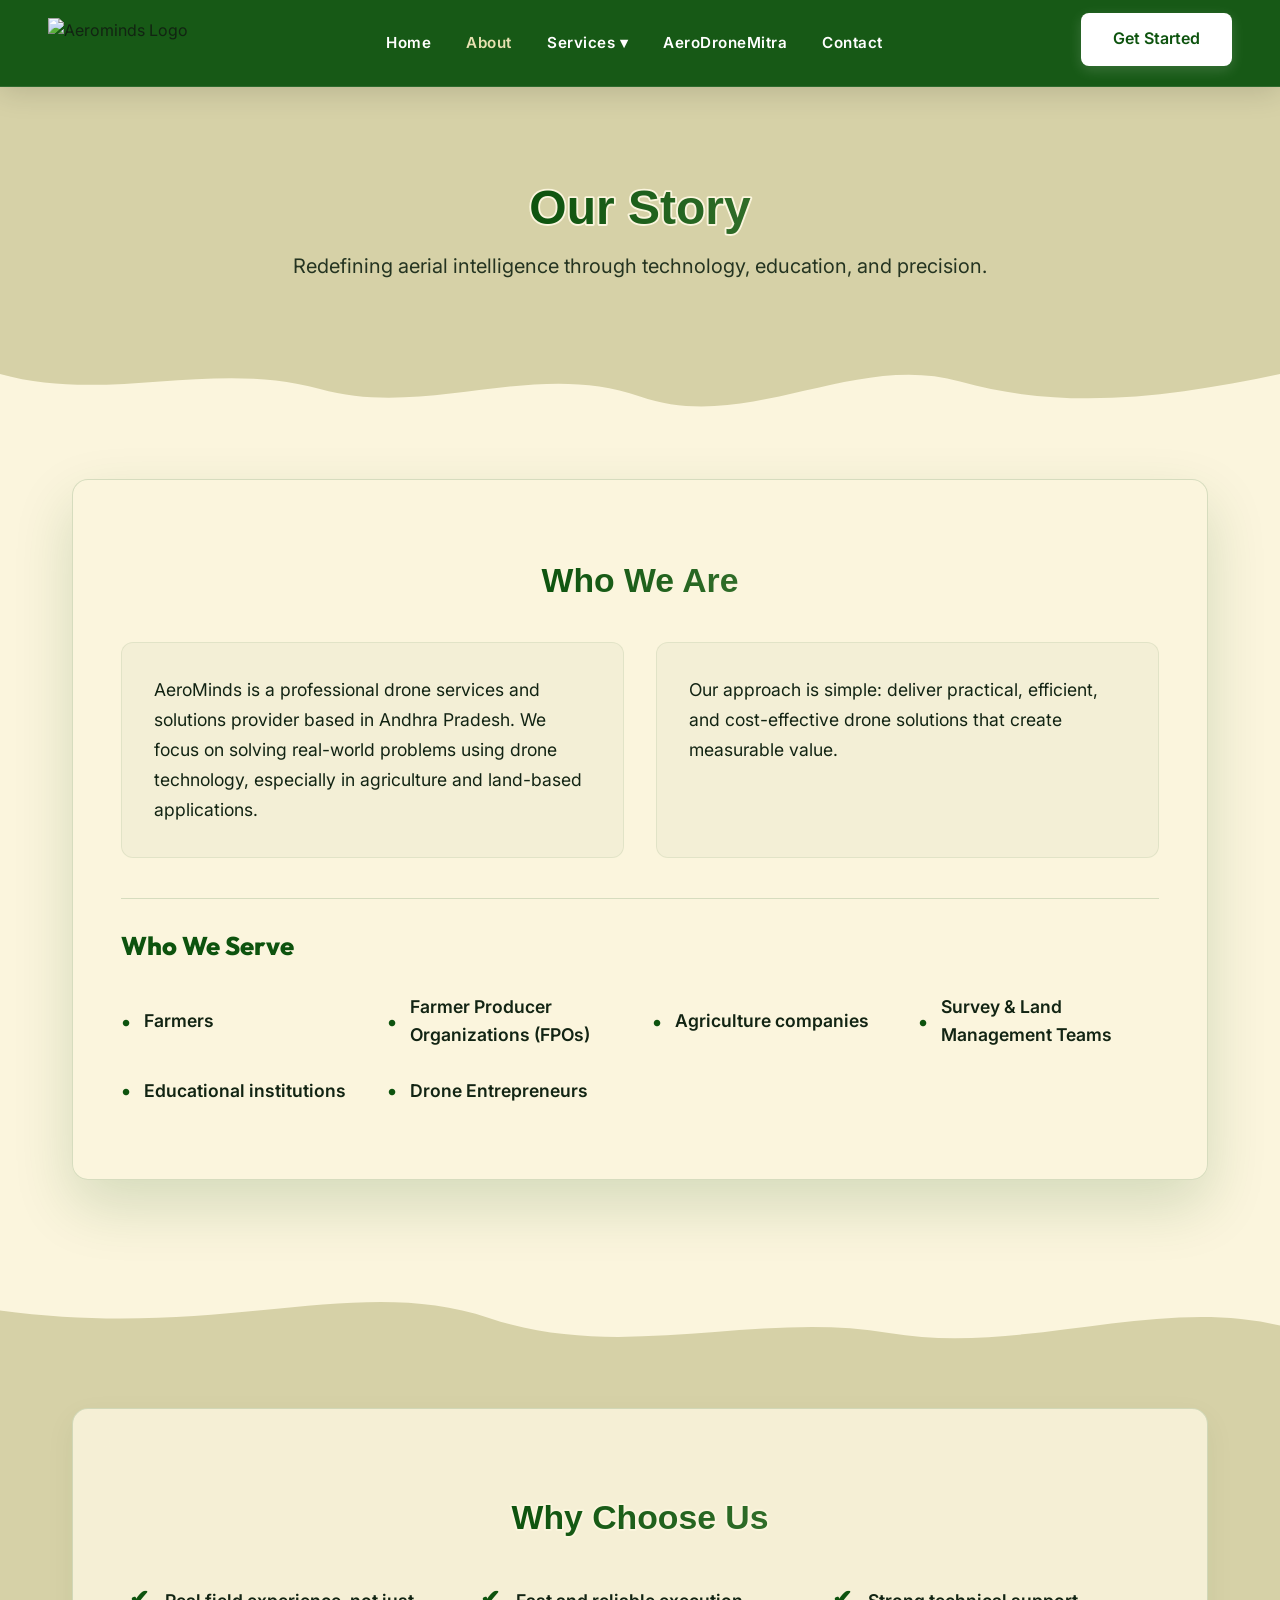
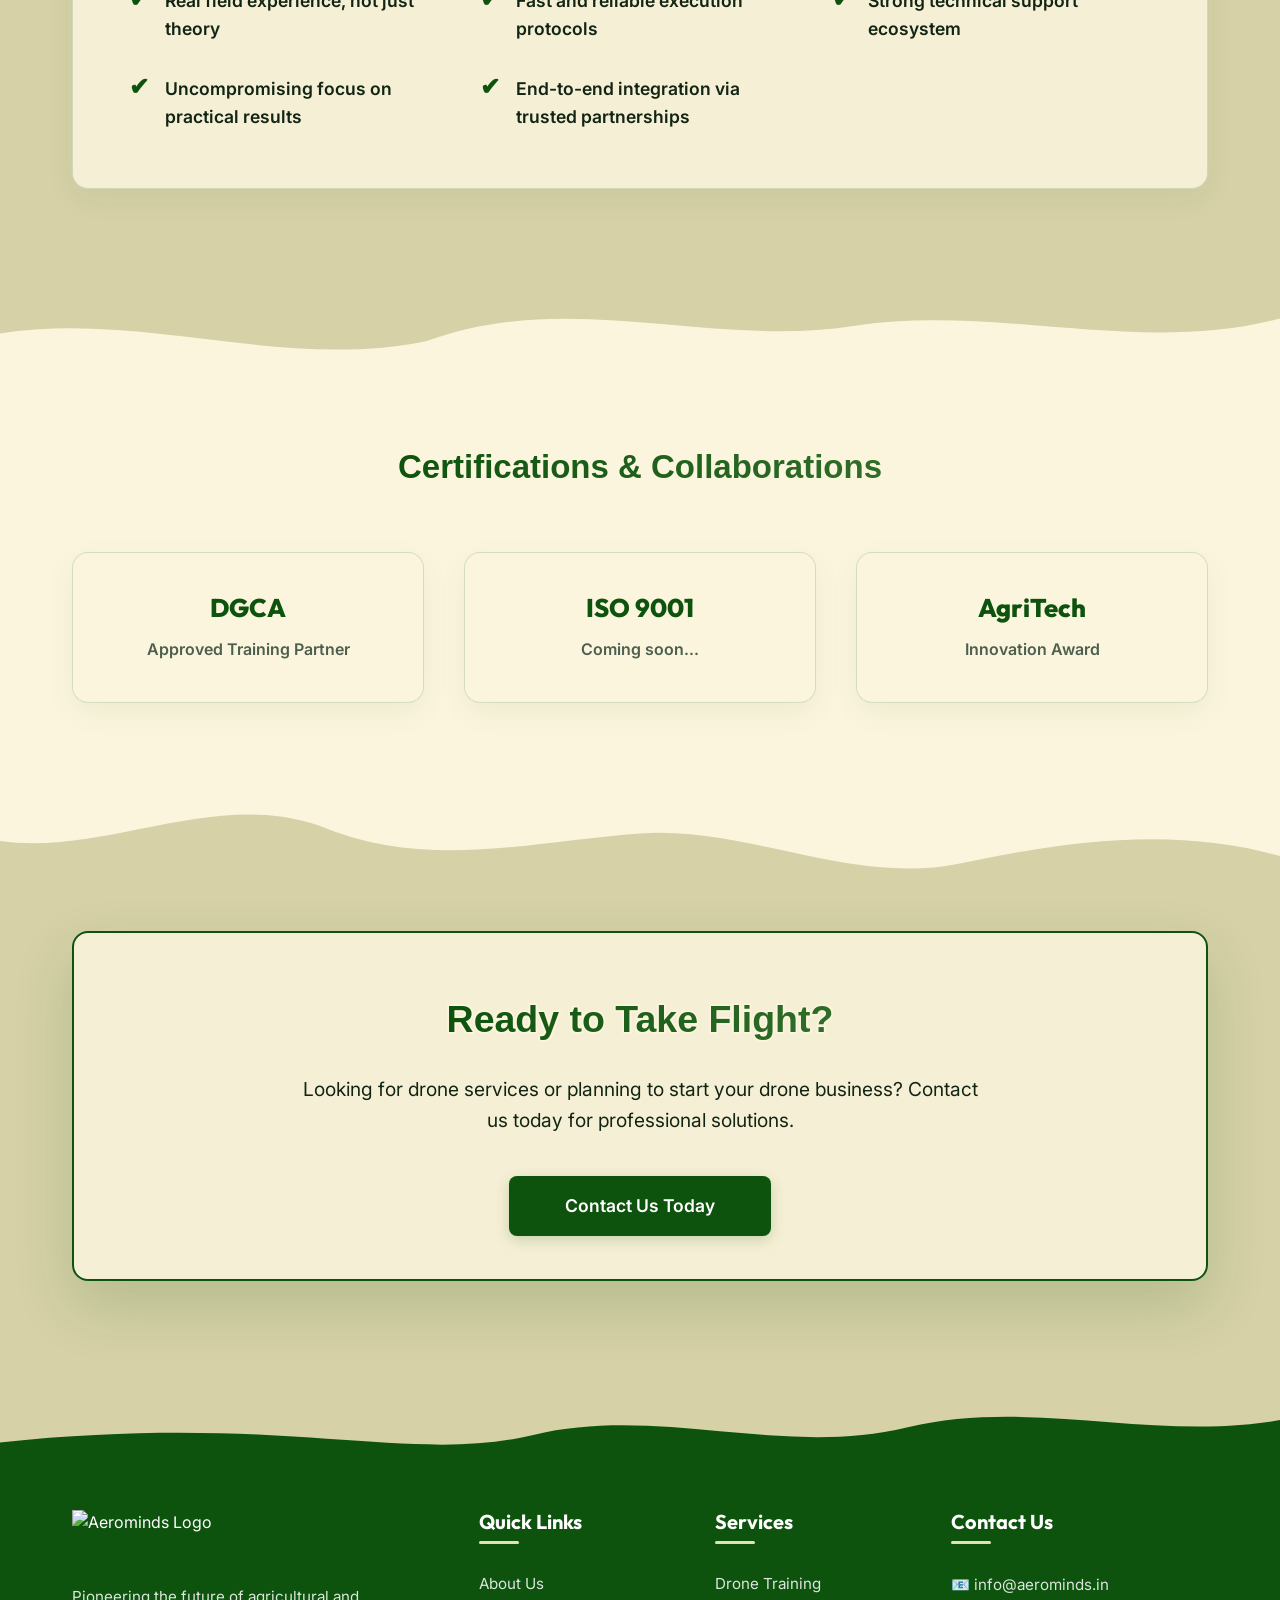
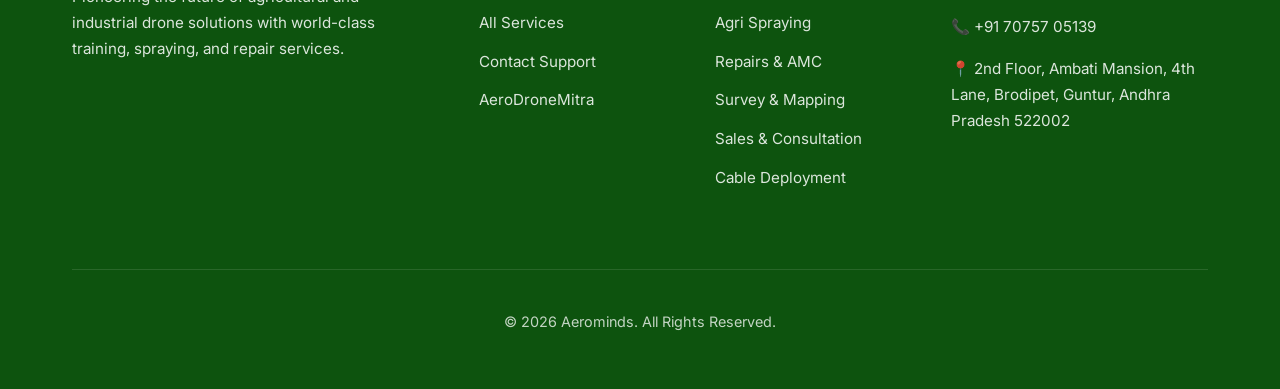
==== about.html @ 46e28de0 "comit_1" ====
<!DOCTYPE html>
<html lang="en">

<head>
  <meta charset="UTF-8">
  <meta name="viewport" content="width=device-width, initial-scale=1.0">
  <link rel="icon" type="image/png" href="assets/images/logo_header_transparent.png">
  <title>About Us | Aerominds</title>
  <link rel="stylesheet" href="css/global.css">
  <link rel="stylesheet" href="css/components.css">
  <link rel="stylesheet" href="css/pages.css">
  <script src="js/script.js" defer></script>
</head>

<body>
  <!-- Navbar -->
  <nav class="navbar">
    <a href="index.html" class="brand">
      <img src="assets/images/Logo.png" alt="Aerominds Logo">
    </a>
    <div class="nav-links">
      <a href="index.html">Home</a>
      <a href="about.html" style="color: var(--soft-sage-green);">About</a>
      <div class="dropdown">
        <a href="services.html">Services ▾</a>
        <div class="dropdown-menu">
          <a href="training.html">Drone Training & Certification</a>
          <a href="spraying.html">Precision Drone Spraying</a>
          <a href="repair.html">Drone Repair & AMC</a>
          <hr style="border: 0; border-top: 1px solid rgba(255,255,255,0.15); margin: 0.5rem 0;">
          <a href="mapping.html">Survey & Mapping</a>
          <a href="sales.html">Sales & Consultation</a>
          <a href="cable.html">Cable Deployment</a>
        </div>
      </div>
      <a href="legal.html">AeroDroneMitra</a>
      <a href="contact.html">Contact</a>
    </div>
    <div class="nav-actions">
      <button class="menu-toggle">
        <span></span><span></span><span></span>
      </button>
      <a href="contact.html" class="btn btn-primary hidden-mobile-btn">Get Started</a>
    </div>
  </nav>

  <!-- Page Header -->
  <header class="page-header fade-in">
    <div class="container">
      <svg viewBox="0 0 1200 120" xmlns="http://www.w3.org/2000/svg" style="width:100%; max-width:900px; display:block; margin:0 auto;">
        <defs>
          <linearGradient id="storyGrad" x1="0%" y1="0%" x2="100%" y2="0%">
            <stop offset="0%" stop-color="#0D530E"/>
            <stop offset="100%" stop-color="#306D29"/>
          </linearGradient>
        </defs>
        <text x="50%" y="85" text-anchor="middle" font-family="Arial Rounded MT Bold, Arial, sans-serif" font-size="64" font-weight="900" stroke="#FBF5DD" stroke-width="5" stroke-linejoin="round" paint-order="stroke fill" fill="url(#storyGrad)">
          Our Story
        </text>
      </svg>
      <p>Redefining aerial intelligence through technology, education, and precision.</p>
    </div>
  </header>

  <!-- Story Section -->
  <section class="section-primary" style="padding-top: 0;">
    <!-- Liquid Organic Divider A -->
    <div class="divider-container">
      <svg viewBox="0 0 1440 120" xmlns="http://www.w3.org/2000/svg" preserveAspectRatio="none">
        <path fill="#D6D1A7" d="M0,0 L1440,0 L1440,40 C1320,70 1200,90 1080,50 C960,10 840,120 720,70 C600,20 480,100 360,60 C240,20 120,80 0,40 Z"></path>
      </svg>
    </div>
    <div class="container" style="padding-top: 3rem; padding-bottom: 6rem;">
      <div class="glass-card card-expand-glow" style="padding: 3rem;">
        <svg viewBox="0 0 1200 120" xmlns="http://www.w3.org/2000/svg" style="width:100%; max-width:900px; display:block; margin:0 auto 1.5rem;">
          <defs>
            <linearGradient id="whoGrad" x1="0%" y1="0%" x2="100%" y2="0%">
              <stop offset="0%" stop-color="#0D530E"/>
              <stop offset="100%" stop-color="#306D29"/>
            </linearGradient>
          </defs>
          <text x="50%" y="85" text-anchor="middle" font-family="Arial Rounded MT Bold, Arial, sans-serif" font-size="45" font-weight="900" stroke="#FBF5DD" stroke-width="5" stroke-linejoin="round" paint-order="stroke fill" fill="url(#whoGrad)">
            Who We Are
          </text>
        </svg>
        <div style="display: grid; grid-template-columns: repeat(auto-fit, minmax(300px, 1fr)); gap: 2rem; margin-bottom: 2.5rem; text-align: left;">
          <div class="slide-snap-left" style="background: rgba(13, 83, 14, 0.03); padding: 2rem; border-radius: 12px; border: 1px solid rgba(13, 83, 14, 0.08);">
            <p style="font-size: 1.1rem; line-height: 1.7; margin-bottom: 0; color: var(--text-dark);">AeroMinds is a professional drone services and solutions provider based in Andhra Pradesh. We focus on solving real-world problems using drone technology, especially in agriculture and land-based applications.</p>
          </div>
          <div class="slide-snap-right" style="background: rgba(13, 83, 14, 0.03); padding: 2rem; border-radius: 12px; border: 1px solid rgba(13, 83, 14, 0.08);">
            <p style="font-size: 1.1rem; line-height: 1.7; margin-bottom: 0; color: var(--text-dark);">Our approach is simple: deliver practical, efficient, and cost-effective drone solutions that create measurable value.</p>
          </div>
        </div>

        <div class="mt-4 mb-3" style="border-top: 1px solid var(--border-grey); padding-top: 2rem;">
          <h3 style="font-size: 1.6rem; color: var(--primary-dark-green);" class="mb-4 text-center">Who We Serve</h3>
          <ul style="list-style: none; padding-left: 0; display: grid; grid-template-columns: repeat(auto-fit, minmax(240px, 1fr)); gap: 1.5rem;">
            <li class="scale-pop stagger-1" style="display: flex; align-items: center; gap: 0.8rem; font-weight: 600; font-size: 1.1rem; color: var(--text-dark);">
              <span style="color: var(--primary-dark-green); font-size: 1.3rem;">•</span> Farmers
            </li>
            <li class="scale-pop stagger-2" style="display: flex; align-items: center; gap: 0.8rem; font-weight: 600; font-size: 1.1rem; color: var(--text-dark);">
              <span style="color: var(--primary-dark-green); font-size: 1.3rem;">•</span> Farmer Producer Organizations (FPOs)
            </li>
            <li class="scale-pop stagger-3" style="display: flex; align-items: center; gap: 0.8rem; font-weight: 600; font-size: 1.1rem; color: var(--text-dark);">
              <span style="color: var(--primary-dark-green); font-size: 1.3rem;">•</span> Agriculture companies
            </li>
            <li class="scale-pop stagger-4" style="display: flex; align-items: center; gap: 0.8rem; font-weight: 600; font-size: 1.1rem; color: var(--text-dark);">
              <span style="color: var(--primary-dark-green); font-size: 1.3rem;">•</span> Survey & Land Management Teams
            </li>
            <li class="scale-pop stagger-5" style="display: flex; align-items: center; gap: 0.8rem; font-weight: 600; font-size: 1.1rem; color: var(--text-dark);">
              <span style="color: var(--primary-dark-green); font-size: 1.3rem;">•</span> Educational institutions
            </li>
            <li class="scale-pop stagger-6" style="display: flex; align-items: center; gap: 0.8rem; font-weight: 600; font-size: 1.1rem; color: var(--text-dark);">
              <span style="color: var(--primary-dark-green); font-size: 1.3rem;">•</span> Drone Entrepreneurs
            </li>
          </ul>
        </div>
      </div>
    </div>
  </section>

  <!-- Choose Section -->
  <section class="section-alt">
    <!-- Liquid Organic Divider B -->
    <div class="divider-container">
      <svg viewBox="0 0 1440 120" xmlns="http://www.w3.org/2000/svg" preserveAspectRatio="none">
        <path fill="#FBF5DD" d="M0,0 L1440,0 L1440,70 C1300,30 1150,110 1000,80 C850,50 700,120 550,60 C400,0 250,90 0,50 Z"></path>
      </svg>
    </div>
    <div class="container" style="padding-top: 3rem; padding-bottom: 6rem;">
      <div class="glass-card pivot-in" style="padding: 3.5rem; background: var(--glass-bg);">
        <svg viewBox="0 0 1200 120" xmlns="http://www.w3.org/2000/svg" style="width:100%; max-width:900px; display:block; margin:0 auto 2rem;">
          <defs>
            <linearGradient id="chooseGrad" x1="0%" y1="0%" x2="100%" y2="0%">
              <stop offset="0%" stop-color="#0D530E"/>
              <stop offset="100%" stop-color="#306D29"/>
            </linearGradient>
          </defs>
          <text x="50%" y="85" text-anchor="middle" font-family="Arial Rounded MT Bold, Arial, sans-serif" font-size="45" font-weight="900" stroke="#FBF5DD" stroke-width="5" stroke-linejoin="round" paint-order="stroke fill" fill="url(#chooseGrad)">
            Why Choose Us
          </text>
        </svg>
        <div style="display: grid; grid-template-columns: repeat(auto-fit, minmax(280px, 1fr)); gap: 2rem;">
          <div class="diagonal-reveal stagger-1" style="display: flex; align-items: flex-start; gap: 1rem; font-size: 1.1rem; font-weight: 600; color: var(--text-dark);">
            <span style="color: var(--primary-dark-green); font-size: 1.5rem; line-height: 1;">✔</span>
            <span>Real field experience, not just theory</span>
          </div>
          <div class="diagonal-reveal stagger-2" style="display: flex; align-items: flex-start; gap: 1rem; font-size: 1.1rem; font-weight: 600; color: var(--text-dark);">
            <span style="color: var(--primary-dark-green); font-size: 1.5rem; line-height: 1;">✔</span>
            <span>Fast and reliable execution protocols</span>
          </div>
          <div class="diagonal-reveal stagger-3" style="display: flex; align-items: flex-start; gap: 1rem; font-size: 1.1rem; font-weight: 600; color: var(--text-dark);">
            <span style="color: var(--primary-dark-green); font-size: 1.5rem; line-height: 1;">✔</span>
            <span>Strong technical support ecosystem</span>
          </div>
          <div class="diagonal-reveal stagger-4" style="display: flex; align-items: flex-start; gap: 1rem; font-size: 1.1rem; font-weight: 600; color: var(--text-dark);">
            <span style="color: var(--primary-dark-green); font-size: 1.5rem; line-height: 1;">✔</span>
            <span>Uncompromising focus on practical results</span>
          </div>
          <div class="diagonal-reveal stagger-5" style="display: flex; align-items: flex-start; gap: 1rem; font-size: 1.1rem; font-weight: 600; color: var(--text-dark);">
            <span style="color: var(--primary-dark-green); font-size: 1.5rem; line-height: 1;">✔</span>
            <span>End-to-end integration via trusted partnerships</span>
          </div>
        </div>
    </div>
  </section>

  <!-- Certifications Section -->
  <section class="section-primary" style="padding-top: 0;">
    <!-- Liquid Organic Divider C -->
    <div class="divider-container">
      <svg viewBox="0 0 1440 120" xmlns="http://www.w3.org/2000/svg" preserveAspectRatio="none">
        <path fill="#D6D1A7" d="M0,0 L1440,0 L1440,50 C1280,100 1120,30 960,60 C800,90 640,10 480,80 C320,120 160,40 0,70 Z"></path>
      </svg>
    </div>
    <div class="container text-center" style="padding-top: 3rem; padding-bottom: 6rem;">
      <svg viewBox="0 0 1500 120" xmlns="http://www.w3.org/2000/svg" style="width:100%; max-width:1100px; display:block; margin:0 auto 3rem;">
        <defs>
          <linearGradient id="certGrad" x1="0%" y1="0%" x2="100%" y2="0%">
            <stop offset="0%" stop-color="#0D530E"/>
            <stop offset="100%" stop-color="#306D29"/>
          </linearGradient>
        </defs>
        <text x="50%" y="85" text-anchor="middle" font-family="Arial Rounded MT Bold, Arial, sans-serif" font-size="45" font-weight="900" stroke="#FBF5DD" stroke-width="5" stroke-linejoin="round" paint-order="stroke fill" fill="url(#certGrad)">
          Certifications & Collaborations
        </text>
      </svg>
      <div class="stats-grid">
        <div class="glass-card text-center scale-pop stagger-1" style="padding: 2.5rem;">
          <h3 style="color: var(--primary-dark-green); font-size: 1.6rem; margin-bottom: 0.8rem;">DGCA</h3>
          <p style="font-weight: 600; margin-bottom: 0;">Approved Training Partner</p>
        </div>
        <div class="glass-card text-center scale-pop stagger-2" style="padding: 2.5rem;">
          <h3 style="color: var(--primary-dark-green); font-size: 1.6rem; margin-bottom: 0.8rem;">ISO 9001</h3>
          <p style="font-weight: 600; margin-bottom: 0;">Coming soon...</p>
        </div>
        <div class="glass-card text-center scale-pop stagger-3" style="padding: 2.5rem;">
          <h3 style="color: var(--primary-dark-green); font-size: 1.6rem; margin-bottom: 0.8rem;">AgriTech</h3>
          <p style="font-weight: 600; margin-bottom: 0;">Innovation Award</p>
        </div>
      </div>
    </div>
  </section>

  <!-- Final CTA Section (Alternate Section Style) -->
  <section class="section-alt">
    <!-- Liquid Organic Divider D -->
    <div class="divider-container">
      <svg viewBox="0 0 1440 120" xmlns="http://www.w3.org/2000/svg" preserveAspectRatio="none">
        <path fill="#FBF5DD" d="M0,0 L1440,0 L1440,80 C1320,40 1200,60 1080,90 C960,120 840,40 720,50 C600,60 480,100 360,40 C240,-10 120,80 0,60 Z"></path>
      </svg>
    </div>
    <div class="container" style="padding-top: 3rem; padding-bottom: 6rem;">
      <div class="glass-card text-center card-expand-glow" style="background: var(--glass-bg); border: 2px solid var(--primary-dark-green);">
        <svg viewBox="0 0 1200 120" xmlns="http://www.w3.org/2000/svg" style="width:100%; max-width:900px; display:block; margin:0 auto;">
          <defs>
            <linearGradient id="flightGrad" x1="0%" y1="0%" x2="100%" y2="0%">
              <stop offset="0%" stop-color="#0D530E"/>
              <stop offset="100%" stop-color="#306D29"/>
            </linearGradient>
          </defs>
          <text x="50%" y="85" text-anchor="middle" font-family="Arial Rounded MT Bold, Arial, sans-serif" font-size="50" font-weight="900" stroke="#FBF5DD" stroke-width="5" stroke-linejoin="round" paint-order="stroke fill" fill="url(#flightGrad)">
            Ready to Take Flight?
          </text>
        </svg>
        <p style="font-size: 1.2rem; max-width: 700px; margin: 1rem auto 2.5rem; color: var(--text-dark);">Looking for drone services or planning to start your drone business? Contact us today for professional solutions.</p>
        <a href="contact.html" class="btn btn-primary shimmer-sweep" style="padding: 1rem 3.5rem; font-size: 1.1rem;">Contact Us Today</a>
      </div>
    </div>
  </section>

  <!-- Footer -->
  <footer style="padding-top: 0;">
    <!-- Liquid Organic Divider E -->
    <div class="divider-container">
      <svg viewBox="0 0 1440 120" xmlns="http://www.w3.org/2000/svg" preserveAspectRatio="none">
        <path fill="#D6D1A7" d="M0,0 L1440,0 L1440,60 C1300,90 1160,30 1020,70 C880,110 740,40 600,80 C460,120 320,50 0,90 Z"></path>
      </svg>
    </div>
    <div class="container" style="padding-top: 3rem;">
      <div class="footer-grid">
        <div class="footer-col">
          <img src="assets/images/Logo.png" alt="Aerominds Logo" class="footer-logo">
          <p>Pioneering the future of agricultural and industrial drone solutions with world-class training, spraying, and repair services.</p>
        </div>
        <div class="footer-col">
          <h4>Quick Links</h4>
          <a href="about.html">About Us</a>
          <a href="services.html">All Services</a>
          <a href="contact.html">Contact Support</a>
          <a href="legal.html">AeroDroneMitra</a>
        </div>
        <div class="footer-col">
          <h4>Services</h4>
          <a href="training.html">Drone Training</a>
          <a href="spraying.html">Agri Spraying</a>
          <a href="repair.html">Repairs & AMC</a>
          <a href="mapping.html">Survey & Mapping</a>
          <a href="sales.html">Sales & Consultation</a>
          <a href="cable.html">Cable Deployment</a>
        </div>
        <div class="footer-col">
          <h4>Contact Us</h4>
          <p>📧 info@aerominds.in</p>
          <p>📞 +91 70757 05139</p>
          <p>📍 2nd Floor, Ambati Mansion, 4th Lane, Brodipet, Guntur, Andhra Pradesh 522002</p>
        </div>
      </div>
      <div class="footer-bottom">
        <p>&copy; 2026 Aerominds. All Rights Reserved.</p>
      </div>
    </div>
  </footer>
</body>

</html>
---- css/global.css ----
@import url('https://fonts.googleapis.com/css2?family=Outfit:wght@300;400;500;600;700;800;900&family=Inter:wght@300;400;500;600;700&display=swap');

:root {
  --primary-dark-green: #0D530E;
  --secondary-forest-green: #306D29;
  --soft-sage-green: #E7E1B1;
  --alternate-sage-green: #D6D1A7;
  --warm-ivory: #FBF5DD;
  --text-dark: #122413;
  --text-muted: #4e5f4f;
  --border-grey: rgba(13, 83, 14, 0.15);
  --glass-bg: rgba(251, 245, 221, 0.85);
  --glass-border: rgba(13, 83, 14, 0.15);
  --glass-shadow: 0 10px 30px rgba(13, 83, 14, 0.06);
  --font-heading: 'Outfit', sans-serif;
  --font-body: 'Inter', sans-serif;
}

* {
  margin: 0;
  padding: 0;
  box-sizing: border-box;
}

body {
  font-family: var(--font-body);
  color: var(--text-dark);
  background-color: var(--warm-ivory);
  line-height: 1.6;
  overflow-x: hidden;
}

h1,
h2,
h3,
h4,
h5,
h6 {
  font-family: var(--font-heading);
  font-weight: 800;
  line-height: 1.2;
  margin-bottom: 1rem;
  color: var(--primary-dark-green);
  display: inline-block;
}

p {
  margin-bottom: 1rem;
  color: var(--text-muted);
}

.subtitle {
  color: var(--text-muted);
  font-size: 1.2rem;
  line-height: 1.6;
  font-weight: 500;
}

a {
  text-decoration: none;
  color: inherit;
  transition: all 0.3s ease;
}

ul {
  list-style: none;
}

.page-wrapper {
  position: relative;
  min-height: 100vh;
}

/* Base style for alternate sections */
.section-alt {
  background-color: var(--alternate-sage-green);
  width: 100%;
}

.section-primary {
  background-color: var(--warm-ivory);
  width: 100%;
}

.container {
  width: 100%;
  max-width: 1200px;
  margin: 0 auto;
  padding: 0 2rem;
}

/* Utility Classes */
.text-center {
  text-align: center;
}

.mb-1 { margin-bottom: 0.5rem; }
.mb-2 { margin-bottom: 1rem; }
.mb-3 { margin-bottom: 1.5rem; }
.mb-4 { margin-bottom: 2rem; }
.mb-5 { margin-bottom: 3rem; }
.mt-4 { margin-top: 2rem; }
.mt-5 { margin-top: 3rem; }

.section-padding {
  padding: 6rem 0;
}

.text-gradient {
  background: linear-gradient(to right, var(--primary-dark-green) 0%, var(--secondary-forest-green) 100%);
  -webkit-background-clip: text;
  -webkit-text-fill-color: transparent;
  display: inline-block;
}

/* Custom Scroll Animations */
.fade-in {
  opacity: 0;
  transform: translateY(35px);
  transition: opacity 0.8s cubic-bezier(0.16, 1, 0.3, 1), transform 0.8s cubic-bezier(0.16, 1, 0.3, 1);
  will-change: opacity, transform;
}

.fade-in.appear {
  opacity: 1;
  transform: translateY(0);
}

.scale-in {
  opacity: 0;
  transform: scale(0.96) translateY(20px);
  transition: opacity 0.8s cubic-bezier(0.16, 1, 0.3, 1), transform 0.8s cubic-bezier(0.16, 1, 0.3, 1);
  will-change: opacity, transform;
}

.scale-in.appear {
  opacity: 1;
  transform: scale(1) translateY(0);
}

/* Slide-in from Left / Right */
.slide-left {
  opacity: 0;
  transform: translateX(-40px);
  transition: opacity 0.8s cubic-bezier(0.16, 1, 0.3, 1), transform 0.8s cubic-bezier(0.16, 1, 0.3, 1);
  will-change: opacity, transform;
}

.slide-left.appear {
  opacity: 1;
  transform: translateX(0);
}

.slide-right {
  opacity: 0;
  transform: translateX(40px);
  transition: opacity 0.8s cubic-bezier(0.16, 1, 0.3, 1), transform 0.8s cubic-bezier(0.16, 1, 0.3, 1);
  will-change: opacity, transform;
}

.slide-right.appear {
  opacity: 1;
  transform: translateX(0);
}

/* Shimmer Loading Effect */
.shimmer {
  background: linear-gradient(90deg,
      rgba(255, 255, 255, 0) 0%,
      rgba(255, 255, 255, 0.4) 50%,
      rgba(255, 255, 255, 0) 100%);
  background-size: 200% 100%;
  animation: shimmer 1.5s infinite;
}

@keyframes shimmer {
  0% {
    background-position: -200% 0;
  }
  100% {
    background-position: 200% 0;
  }
}

.loading-bg {
  background-color: var(--alternate-sage-green);
  position: relative;
  overflow: hidden;
}

.loading-bg::after {
  content: "";
  position: absolute;
  top: 0;
  right: 0;
  bottom: 0;
  left: 0;
  background: linear-gradient(90deg,
      rgba(255, 255, 255, 0) 0%,
      rgba(255, 255, 255, 0.25) 50%,
      rgba(255, 255, 255, 0) 100%);
  background-size: 200% 100%;
  animation: shimmer 1.5s infinite;
}

/* Premium Storytelling Transitions */

/* Clip Path Vertical Mask Reveal */
.reveal-clip {
  clip-path: inset(100% 0 0 0);
  transition: clip-path 1.2s cubic-bezier(0.16, 1, 0.3, 1);
}
.reveal-clip.appear {
  clip-path: inset(0 0 0 0);
}

/* 3D Perspective Card Flips */
.flip-card-left {
  opacity: 0;
  transform: perspective(1000px) rotateY(-22deg) translateY(30px);
  transition: opacity 0.8s cubic-bezier(0.16, 1, 0.3, 1), transform 0.8s cubic-bezier(0.16, 1, 0.3, 1);
  will-change: opacity, transform;
}
.flip-card-left.appear {
  opacity: 1;
  transform: perspective(1000px) rotateY(0deg) translateY(0);
}

.flip-card-right {
  opacity: 0;
  transform: perspective(1000px) rotateY(22deg) translateY(30px);
  transition: opacity 0.8s cubic-bezier(0.16, 1, 0.3, 1), transform 0.8s cubic-bezier(0.16, 1, 0.3, 1);
  will-change: opacity, transform;
}
.flip-card-right.appear {
  opacity: 1;
  transform: perspective(1000px) rotateY(0deg) translateY(0);
}

/* Split Opposing Slide Snaps */
.slide-snap-left {
  opacity: 0;
  transform: translateX(-70px);
  transition: opacity 1s cubic-bezier(0.34, 1.56, 0.64, 1), transform 1s cubic-bezier(0.34, 1.56, 0.64, 1);
  will-change: opacity, transform;
}
.slide-snap-left.appear {
  opacity: 1;
  transform: translateX(0);
}

.slide-snap-right {
  opacity: 0;
  transform: translateX(70px);
  transition: opacity 1s cubic-bezier(0.34, 1.56, 0.64, 1), transform 1s cubic-bezier(0.34, 1.56, 0.64, 1);
  will-change: opacity, transform;
}
.slide-snap-right.appear {
  opacity: 1;
  transform: translateX(0);
}

/* Circular Scale Pop */
.scale-pop {
  opacity: 0;
  transform: scale(0.72) translateY(40px);
  transition: opacity 0.8s cubic-bezier(0.34, 1.75, 0.64, 1), transform 0.8s cubic-bezier(0.34, 1.75, 0.64, 1);
  will-change: opacity, transform;
}
.scale-pop.appear {
  opacity: 1;
  transform: scale(1) translateY(0);
}

/* Expanding Card with Box Shadow Glow */
.card-expand-glow {
  opacity: 0;
  transform: scale(0.92) translateY(20px);
  box-shadow: 0 0 0 rgba(13, 83, 14, 0);
  transition: opacity 1.1s cubic-bezier(0.16, 1, 0.3, 1), transform 1.1s cubic-bezier(0.16, 1, 0.3, 1), box-shadow 1.4s ease-in-out;
  will-change: opacity, transform, box-shadow;
}
.card-expand-glow.appear {
  opacity: 1;
  transform: scale(1) translateY(0);
  box-shadow: 0 25px 60px rgba(13, 83, 14, 0.16);
}

/* 3D X-Axis Pivot Entrance */
.pivot-in {
  opacity: 0;
  transform: perspective(1000px) rotateX(12deg) translateY(25px);
  transition: opacity 0.8s cubic-bezier(0.16, 1, 0.3, 1), transform 0.8s cubic-bezier(0.16, 1, 0.3, 1);
  will-change: opacity, transform;
}
.pivot-in.appear {
  opacity: 1;
  transform: perspective(1000px) rotateX(0deg) translateY(0);
}

/* Shimmer Hover Sweep for Buttons */
.shimmer-sweep {
  position: relative;
  overflow: hidden;
}
.shimmer-sweep::after {
  content: '';
  position: absolute;
  top: 0;
  left: -150%;
  width: 50%;
  height: 100%;
  background: linear-gradient(to right, rgba(255,255,255,0) 0%, rgba(255,255,255,0.3) 50%, rgba(255,255,255,0) 100%);
  transform: skewX(-25deg);
  transition: none;
}
.shimmer-sweep:hover::after {
  left: 150%;
  transition: left 0.8s ease-in-out;
}

/* Sequential Stagger Delays */
.stagger-1 { transition-delay: 0.1s; }
.stagger-2 { transition-delay: 0.2s; }
.stagger-3 { transition-delay: 0.3s; }
.stagger-4 { transition-delay: 0.4s; }
.stagger-5 { transition-delay: 0.5s; }
.stagger-6 { transition-delay: 0.6s; }

/* Cinematic Hero Assembly */
.hero-badge-assembly {
  opacity: 0;
  transform: translateX(-80px) rotate(-4deg);
  transition: opacity 1s ease, transform 1s cubic-bezier(0.16, 1, 0.3, 1);
  will-change: opacity, transform;
}
.hero-badge-assembly.appear {
  opacity: 1;
  transform: translateX(0) rotate(0);
}

.hero-title-assembly {
  opacity: 0;
  transform: translateY(40px);
  transition: opacity 1.3s cubic-bezier(0.16, 1, 0.3, 1), transform 1.3s cubic-bezier(0.16, 1, 0.3, 1);
  will-change: opacity, transform;
}
.hero-title-assembly.appear {
  opacity: 1;
  transform: translateY(0);
}

.hero-subtext-assembly {
  opacity: 0;
  transform: scale(0.92) translateY(15px);
  transition: opacity 1.2s ease, transform 1.2s cubic-bezier(0.16, 1, 0.3, 1);
  will-change: opacity, transform;
}
.hero-subtext-assembly.appear {
  opacity: 1;
  transform: scale(1) translateY(0);
}

.hero-buttons-assembly {
  opacity: 0;
  transform: translateY(25px);
  transition: opacity 1s ease, transform 1s cubic-bezier(0.16, 1, 0.3, 1);
  will-change: opacity, transform;
}
.hero-buttons-assembly.appear {
  opacity: 1;
  transform: translateY(0);
}

/* Rising Tilt Cards (Expertise) */
.card-rising-tilt {
  opacity: 0;
  transform: translateY(75px) rotateX(12deg);
  transition: opacity 0.9s ease, transform 0.9s cubic-bezier(0.16, 1, 0.3, 1);
  will-change: opacity, transform;
}
.card-rising-tilt.appear {
  opacity: 1;
  transform: translateY(0) rotateX(0deg);
}

/* Stats Counter Pop Scale */
.counter-pop {
  opacity: 0;
  transform: scale(0.65) rotate(-6deg);
  transition: opacity 0.8s ease, transform 0.8s cubic-bezier(0.34, 1.75, 0.64, 1);
  will-change: opacity, transform;
}
.counter-pop.appear {
  opacity: 1;
  transform: scale(1) rotate(0deg);
}

/* Organic Growth Bento Grid Container */
.organic-growth {
  opacity: 1;
}
.organic-growth.appear {
  opacity: 1;
}


/* Aerial Grid Scan Effect */
.scan-grid-card {
  opacity: 0;
  transform: scale(0.88) skewY(2deg);
  transition: opacity 0.85s ease, transform 0.85s cubic-bezier(0.19, 1, 0.22, 1);
  will-change: opacity, transform;
}
.scan-grid-card.appear {
  opacity: 1;
  transform: scale(1) skewY(0deg);
}

.scanner-sweep {
  position: relative;
  overflow: hidden;
}
.scanner-sweep::before {
  content: '';
  position: absolute;
  top: -100%;
  left: 0;
  width: 100%;
  height: 6px;
  background: rgba(48, 109, 41, 0.35);
  box-shadow: 0 0 12px 4px rgba(48, 109, 41, 0.5);
  z-index: 5;
  pointer-events: none;
}
.scanner-sweep.appear::before {
  animation: scanSweepAnimation 3.5s infinite ease-in-out;
}
@keyframes scanSweepAnimation {
  0% { top: -10%; }
  50% { top: 110%; }
  100% { top: -10%; }
}

/* Showcase Layered Parallax Offsets */
.layer-bg-offset {
  opacity: 0;
  transform: translateY(30px) translateZ(-25px);
  transition: opacity 0.9s ease, transform 0.9s cubic-bezier(0.16, 1, 0.3, 1);
  will-change: opacity, transform;
}
.layer-bg-offset.appear {
  opacity: 1;
  transform: translateY(0) translateZ(0);
}

.layer-fg-offset {
  opacity: 0;
  transform: translateY(-20px) translateZ(25px);
  transition: opacity 1.1s ease, transform 1.1s cubic-bezier(0.16, 1, 0.3, 1);
  will-change: opacity, transform;
}
.layer-fg-offset.appear {
  opacity: 1;
  transform: translateY(0) translateZ(0);
}

/* Repair Mechanical Assembly Directional Snaps */
.assemble-top-left {
  opacity: 0;
  transform: translate(-90px, -90px) rotate(-8deg);
  transition: opacity 0.95s ease, transform 0.95s cubic-bezier(0.25, 1, 0.5, 1);
  will-change: opacity, transform;
}
.assemble-top-left.appear {
  opacity: 1;
  transform: translate(0, 0) rotate(0deg);
}

.assemble-top-right {
  opacity: 0;
  transform: translate(90px, -90px) rotate(8deg);
  transition: opacity 0.95s ease, transform 0.95s cubic-bezier(0.25, 1, 0.5, 1);
  will-change: opacity, transform;
}
.assemble-top-right.appear {
  opacity: 1;
  transform: translate(0, 0) rotate(0deg);
}

.assemble-bottom-center {
  opacity: 0;
  transform: translateY(110px);
  transition: opacity 0.95s ease, transform 0.95s cubic-bezier(0.25, 1, 0.5, 1);
  will-change: opacity, transform;
}
.assemble-bottom-center.appear {
  opacity: 1;
  transform: translateY(0);
}

/* Horizontal Connected Path Line Drawing */
.cable-path-line {
  width: 0;
  height: 4px;
  background: linear-gradient(90deg, var(--primary-dark-green), var(--secondary-forest-green));
  transition: width 1.6s cubic-bezier(0.645, 0.045, 0.355, 1);
  will-change: width;
}
.cable-path-line.appear {
  width: 100%;
}

/* 3D X-Axis Tilt Form Entrance */
.form-tilt-3d {
  opacity: 0;
  transform: perspective(1000px) rotateX(-12deg) translateY(35px);
  transition: opacity 1.05s ease, transform 1.05s cubic-bezier(0.16, 1, 0.3, 1);
  will-change: opacity, transform;
}
.form-tilt-3d.appear {
  opacity: 1;
  transform: perspective(1000px) rotateX(0deg) translateY(0);
}

/* Diagonal Staggered entries */
.diagonal-reveal {
  opacity: 0;
  transform: translate(-40px, 40px);
  transition: opacity 0.9s cubic-bezier(0.16, 1, 0.3, 1), transform 0.9s cubic-bezier(0.16, 1, 0.3, 1);
  will-change: opacity, transform;
}
.diagonal-reveal.appear {
  opacity: 1;
  transform: translate(0, 0);
}

/* Timeline Layout Styles */
.timeline-container {
  position: relative;
  max-width: 900px;
  margin: 4rem auto 0;
  padding: 2rem 0;
}
.timeline-line {
  position: absolute;
  left: 50%;
  top: 0;
  bottom: 0;
  width: 4px;
  background: var(--border-grey);
  transform: translateX(-50%);
}
.timeline-progress-line {
  position: absolute;
  left: 50%;
  top: 0;
  bottom: 0;
  width: 4px;
  background: linear-gradient(to bottom, var(--primary-dark-green), var(--secondary-forest-green));
  transform: translateX(-50%) scaleY(0);
  transform-origin: top;
  transition: transform 2s cubic-bezier(0.16, 1, 0.3, 1);
  will-change: transform;
}
.timeline-progress-line.appear {
  transform: translateX(-50%) scaleY(1);
}
.timeline-item {
  position: relative;
  width: 50%;
  padding: 2rem;
  box-sizing: border-box;
}
.timeline-item:nth-child(odd) {
  left: 0;
  padding-right: 4rem;
}
.timeline-item:nth-child(even) {
  left: 50%;
  padding-left: 4rem;
}
.timeline-dot {
  position: absolute;
  top: 3.5rem;
  left: 100%;
  width: 20px;
  height: 20px;
  border-radius: 50%;
  background: var(--primary-dark-green);
  border: 4px solid var(--warm-ivory);
  transform: translate(-50%, -50%);
  z-index: 10;
  box-shadow: 0 0 0 4px rgba(13, 83, 14, 0.15);
}
.timeline-item:nth-child(even) .timeline-dot {
  left: 0;
}
@media (max-width: 768px) {
  .timeline-line, .timeline-progress-line {
    left: 20px;
  }
  .timeline-item {
    width: 100%;
    left: 0 !important;
    padding-left: 3.5rem !important;
    padding-right: 0 !important;
  }
  .timeline-dot {
    left: 20px !important;
  }
}

/* Circular Morph Mask Reveal */
.circle-mask-reveal {
  clip-path: circle(0% at 50% 50%);
  transition: clip-path 1.6s cubic-bezier(0.16, 1, 0.3, 1);
  will-change: clip-path;
}
.circle-mask-reveal.appear {
  clip-path: circle(100% at 50% 50%);
}

/* Bento Grid Assemble Reveal */
.bento-assemble {
  opacity: 0;
  transform: scale(0.93) translateY(45px) rotateX(4deg);
  transition: opacity 0.85s cubic-bezier(0.16, 1, 0.3, 1), transform 0.85s cubic-bezier(0.16, 1, 0.3, 1);
  will-change: opacity, transform;
}
.bento-assemble.appear {
  opacity: 1;
  transform: scale(1) translateY(0) rotateX(0);
}

/* Holographic Spec Reveal */
.holographic-reveal {
  opacity: 0;
  transform: scale(0.96) translateY(25px);
  transition: opacity 1.1s cubic-bezier(0.16, 1, 0.3, 1), transform 1.1s cubic-bezier(0.16, 1, 0.3, 1);
  will-change: opacity, transform;
}
.holographic-reveal.appear {
  opacity: 1;
  transform: scale(1) translateY(0);
}

/* Phone Mockup 3D Glide Reveal */
.phone-slide-in {
  opacity: 0;
  transform: translateY(85px) perspective(1200px) rotateY(-10deg) rotateX(5deg);
  transition: opacity 1.25s cubic-bezier(0.16, 1, 0.3, 1), transform 1.25s cubic-bezier(0.16, 1, 0.3, 1);
  will-change: opacity, transform;
}
.phone-slide-in.appear {
  opacity: 1;
  transform: translateY(0) perspective(1200px) rotateY(0deg) rotateX(0deg);
}

/* S1 — Our Core Expertise: Learning Journey Timeline (Top -> Bottom) */
.organic-growth {
  opacity: 1;
  will-change: opacity;
}
.bento-timeline-svg {
  position: absolute;
  top: 180px; /* Offset below header text */
  left: 0;
  width: 100%;
  height: calc(100% - 180px);
  pointer-events: none;
  z-index: 1;
}
.bento-path-bg {
  stroke: rgba(13, 83, 14, 0.12);
  stroke-width: 3px;
}
.bento-path-grow {
  stroke-dasharray: 2200;
  stroke-dashoffset: 2200;
  transition: stroke-dashoffset 2s cubic-bezier(0.16, 1, 0.3, 1);
  will-change: stroke-dashoffset;
}
.bento-timeline-svg.appear .bento-path-grow {
  stroke-dashoffset: 0;
}
.organic-growth .bento-card {
  opacity: 0;
  will-change: opacity, transform;
  z-index: 5; /* Card above path line */
  transition: opacity 0.9s cubic-bezier(0.34, 1.56, 0.64, 1), transform 0.9s cubic-bezier(0.34, 1.56, 0.64, 1), border-color 0.3s ease, box-shadow 0.3s ease;
}

/* Card Spread Animation: Stacked in the center with 3D tilts and rotations */
@media (min-width: 993px) {
  .organic-growth:not(.appear) .bento-card:nth-child(1) {
    transform: perspective(1200px) translate(25%, 55%) rotateY(-6deg) rotateX(6deg) rotateZ(-4deg) scale(0.92);
  }
  .organic-growth:not(.appear) .bento-card:nth-child(2) {
    transform: perspective(1200px) translate(-100%, 55%) rotateY(6deg) rotateX(6deg) rotateZ(3deg) scale(0.92);
  }
  .organic-growth:not(.appear) .bento-card:nth-child(3) {
    transform: perspective(1200px) translate(100%, -55%) rotateY(-6deg) rotateX(-6deg) rotateZ(-3deg) scale(0.92);
  }
  .organic-growth:not(.appear) .bento-card:nth-child(4) {
    transform: perspective(1200px) translate(-25%, -55%) rotateY(6deg) rotateX(-6deg) rotateZ(4deg) scale(0.92);
  }
}

/* On mobile/tablet, stack them vertically with a slight rotation */
@media (max-width: 992px) {
  .organic-growth:not(.appear) .bento-card:nth-child(1) {
    transform: perspective(1200px) translateY(120px) rotate(-3deg) scale(0.92);
  }
  .organic-growth:not(.appear) .bento-card:nth-child(2) {
    transform: perspective(1200px) translateY(40px) rotate(2deg) scale(0.92);
  }
  .organic-growth:not(.appear) .bento-card:nth-child(3) {
    transform: perspective(1200px) translateY(-40px) rotate(-2deg) scale(0.92);
  }
  .organic-growth:not(.appear) .bento-card:nth-child(4) {
    transform: perspective(1200px) translateY(-120px) rotate(3deg) scale(0.92);
  }
}

/* Spreading/revealing state */
.organic-growth.appear .bento-card {
  opacity: 1;
  transform: perspective(1200px) translate(0, 0) rotate(0deg) scale(1);
}

/* Premium 3D float hover effect for Section 1 bento cards */
.organic-growth.appear .bento-card:hover {
  transform: perspective(1200px) translateY(-10px) translateZ(15px) scale(1.02);
  border-color: var(--primary-dark-green);
  box-shadow: 0 25px 50px rgba(13, 83, 14, 0.15);
}

/* Milestones appear progressively along path with card spread delays */
.organic-growth.appear .bento-card:nth-child(1) { transition-delay: 0.1s; }   /* Start */
.organic-growth.appear .bento-card:nth-child(2) { transition-delay: 0.35s; }   /* End of Top-horizontal segment */
.organic-growth.appear .bento-card:nth-child(3) { transition-delay: 0.6s; }   /* End of Diagonal segment */
.organic-growth.appear .bento-card:nth-child(4) { transition-delay: 0.85s; }   /* End of Bottom-horizontal segment */

@media (max-width: 992px) {
  .bento-timeline-svg {
    display: none; /* Hide path on collapsed mobile stacks */
  }
  .organic-growth.appear .bento-card {
    transition-delay: 0.15s !important; /* Stack together on mobile for faster loading */
  }
}

/* S2 — About Aerominds: Split Screen Reveal (Left <=> Right) */
.split-reveal .split-left {
  opacity: 0;
  transform: translateX(-100px);
  transition: opacity 1s cubic-bezier(0.16, 1, 0.3, 1), transform 1s cubic-bezier(0.16, 1, 0.3, 1);
  will-change: opacity, transform;
}
.split-reveal .split-right {
  opacity: 0;
  transform: translateX(100px);
  transition: opacity 1s cubic-bezier(0.16, 1, 0.3, 1), transform 1s cubic-bezier(0.16, 1, 0.3, 1);
  will-change: opacity, transform;
}
.split-reveal.appear .split-left,
.split-reveal.appear .split-right {
  opacity: 1;
  transform: translateX(0);
}

/* S3 — Services Hub: Alternating Service Entrance */
.zigzag-cards .zigzag-card:nth-child(odd) {
  opacity: 0;
  transform: translateX(-80px);
  transition: opacity 0.9s cubic-bezier(0.16, 1, 0.3, 1), transform 0.9s cubic-bezier(0.16, 1, 0.3, 1);
  will-change: opacity, transform;
}
.zigzag-cards .zigzag-card:nth-child(even) {
  opacity: 0;
  transform: translateX(80px);
  transition: opacity 0.9s cubic-bezier(0.16, 1, 0.3, 1), transform 0.9s cubic-bezier(0.16, 1, 0.3, 1);
  will-change: opacity, transform;
}
.zigzag-cards.appear .zigzag-card {
  opacity: 1;
  transform: translateX(0);
}
/* Stagger service entries by row */
.zigzag-cards .zigzag-card-row:nth-child(1) .zigzag-card { transition-delay: 0.1s; }
.zigzag-cards .zigzag-card-row:nth-child(2) .zigzag-card { transition-delay: 0.35s; }
.zigzag-cards .zigzag-card-row:nth-child(3) .zigzag-card { transition-delay: 0.6s; }

/* S4 — Drone Training: Learning Journey Timeline (Top -> Bottom) */
.timeline-journey {
  opacity: 0;
  transition: opacity 0.8s ease;
  will-change: opacity;
}
.timeline-journey.appear {
  opacity: 1;
}
.timeline-journey .timeline-line-grow {
  height: 0%;
  transition: height 2.2s cubic-bezier(0.16, 1, 0.3, 1);
}
.timeline-journey.appear .timeline-line-grow {
  height: 100%;
}
.timeline-journey .timeline-milestone {
  opacity: 0;
  transform: translateY(40px);
  transition: opacity 0.8s cubic-bezier(0.16, 1, 0.3, 1), transform 0.8s cubic-bezier(0.16, 1, 0.3, 1);
  will-change: opacity, transform;
}
.timeline-journey.appear .timeline-milestone {
  opacity: 1;
  transform: translateY(0);
}
/* Progressively reveal milestone cards along path */
.timeline-journey.appear .timeline-milestone:nth-child(1) { transition-delay: 0.2s; }
.timeline-journey.appear .timeline-milestone:nth-child(2) { transition-delay: 0.6s; }
.timeline-journey.appear .timeline-milestone:nth-child(3) { transition-delay: 1.0s; }
.timeline-journey.appear .timeline-milestone:nth-child(4) { transition-delay: 1.4s; }

/* S5 — Drone Mapping: Drone Scan & Mapping Effect (Center -> Outward) */
.aerial-scan {
  opacity: 1;
  will-change: opacity;
}
.aerial-scan .scan-mesh-grid {
  opacity: 0;
  transition: opacity 0.8s ease-in-out;
}
.aerial-scan.appear .scan-mesh-grid {
  opacity: 0.25;
}
.aerial-scan > .container > .about-split-grid > div:first-child {
  opacity: 0;
  transform: scale(0.95);
  transition: opacity 0.8s cubic-bezier(0.16, 1, 0.3, 1), transform 0.8s cubic-bezier(0.16, 1, 0.3, 1);
  transition-delay: 0.6s;
  will-change: opacity, transform;
}
.aerial-scan.appear > .container > .about-split-grid > div:first-child {
  opacity: 1;
  transform: scale(1);
}
.aerial-scan .mapping-scan-console {
  opacity: 0;
  transform: scale(0.95);
  transition: opacity 0.8s cubic-bezier(0.16, 1, 0.3, 1), transform 0.8s cubic-bezier(0.16, 1, 0.3, 1);
  transition-delay: 0.3s;
  will-change: opacity, transform;
}
.aerial-scan.appear .mapping-scan-console {
  opacity: 1;
  transform: scale(1);
}
.aerial-scan .scan-line {
  position: absolute;
  width: 100%;
  height: 4px;
  background: linear-gradient(90deg, transparent, var(--primary-dark-green), transparent);
  box-shadow: 0 0 15px var(--primary-dark-green);
  opacity: 0.8;
  animation: scanSweep 3.5s infinite linear;
}
@keyframes scanSweep {
  0% { top: 0%; }
  50% { top: 100%; }
  100% { top: 0%; }
}

/* S6 — Agri Spraying: Fluid Mist Reveal (Soft Blur-in & Dispersion) */
.mist-reveal {
  opacity: 1;
  will-change: opacity;
}
.mist-reveal .organic-spray-card {
  opacity: 0;
  filter: blur(12px);
  transform: translateY(30px) scale(0.92);
  transition: opacity 1.1s cubic-bezier(0.16, 1, 0.3, 1), filter 1.1s cubic-bezier(0.16, 1, 0.3, 1), transform 1.1s cubic-bezier(0.16, 1, 0.3, 1);
  will-change: opacity, filter, transform;
}
.mist-reveal.appear .organic-spray-card {
  opacity: 1;
  filter: blur(0);
  transform: translateY(0) scale(1);
}
.mist-reveal.appear .organic-spray-card:nth-child(1) { transition-delay: 0.1s; }
.mist-reveal.appear .organic-spray-card:nth-child(2) { transition-delay: 0.3s; }
.mist-reveal.appear .organic-spray-card:nth-child(3) { transition-delay: 0.5s; }

/* S7 — Drone Sales: Premium Product Showcase (Horizontal Motion) */
.showroom-carousel {
  opacity: 0;
  transform: translateY(30px);
  transition: opacity 0.8s ease, transform 0.8s ease;
  will-change: opacity, transform;
}
.showroom-carousel.appear {
  opacity: 1;
  transform: translateY(0);
}
.showroom-carousel .carousel-item-card {
  opacity: 0;
  transform: translateX(120px) rotateY(-8deg);
  transition: opacity 0.9s cubic-bezier(0.16, 1, 0.3, 1), transform 0.9s cubic-bezier(0.16, 1, 0.3, 1);
  will-change: opacity, transform;
}
.showroom-carousel.appear .carousel-item-card {
  opacity: 1;
  transform: translateX(0) rotateY(0);
}
.showroom-carousel.appear .carousel-item-card:nth-child(1) { transition-delay: 0.15s; }
.showroom-carousel.appear .carousel-item-card:nth-child(2) { transition-delay: 0.35s; }
.showroom-carousel.appear .carousel-item-card:nth-child(3) { transition-delay: 0.55s; }

/* S8 — Repair & Maintenance: Mechanical Assembly (Multi-Directional) */
.mechanical-assembly .part-left {
  opacity: 0;
  transform: translateX(-120px) rotate(-15deg);
  transition: opacity 1s cubic-bezier(0.16, 1, 0.3, 1), transform 1s cubic-bezier(0.16, 1, 0.3, 1);
  will-change: opacity, transform;
}
.mechanical-assembly .part-right {
  opacity: 0;
  transform: translateX(120px) rotate(15deg);
  transition: opacity 1s cubic-bezier(0.16, 1, 0.3, 1), transform 1s cubic-bezier(0.16, 1, 0.3, 1);
  will-change: opacity, transform;
}
.mechanical-assembly .part-top {
  opacity: 0;
  transform: translateY(-100px);
  transition: opacity 1s cubic-bezier(0.16, 1, 0.3, 1), transform 1s cubic-bezier(0.16, 1, 0.3, 1);
  will-change: opacity, transform;
}
.mechanical-assembly .part-bottom {
  opacity: 0;
  transform: translateY(100px);
  transition: opacity 1s cubic-bezier(0.16, 1, 0.3, 1), transform 1s cubic-bezier(0.16, 1, 0.3, 1);
  will-change: opacity, transform;
}
.mechanical-assembly.appear .part-left,
.mechanical-assembly.appear .part-right,
.mechanical-assembly.appear .part-top,
.mechanical-assembly.appear .part-bottom {
  opacity: 1;
  transform: translate(0) rotate(0);
}
/* Engineering-inspired progressive build mechanics */
.mechanical-assembly.appear .part-left:not(.assembly-part) { transition-delay: 0.25s; }
.mechanical-assembly.appear .assembly-center-core { transition-delay: 0.1s; }
.mechanical-assembly.appear .part-pos-tl { transition-delay: 0.4s; }
.mechanical-assembly.appear .part-pos-tr { transition-delay: 0.55s; }
.mechanical-assembly.appear .part-pos-bl { transition-delay: 0.7s; }
.mechanical-assembly.appear .part-pos-br { transition-delay: 0.85s; }

/* S9 — Why Choose Us: Layer Unfold Animation (Depth Forward) */
.stacked-layers {
  opacity: 0;
  transition: opacity 0.8s ease;
  will-change: opacity;
}
.stacked-layers.appear {
  opacity: 1;
}
.stacked-layers .layer-block-card {
  opacity: 0;
  transform: perspective(1000px) translateZ(-80px) translateY(40px) rotateX(-6deg);
  transition: opacity 1.1s cubic-bezier(0.16, 1, 0.3, 1), transform 1.1s cubic-bezier(0.16, 1, 0.3, 1);
  will-change: opacity, transform;
}
.stacked-layers.appear .layer-block-card {
  opacity: 1;
  transform: perspective(1000px) translateZ(0) translateY(0) rotateX(0);
}
.stacked-layers.appear .layer-block-card:nth-child(1) { transition-delay: 0.15s; }
.stacked-layers.appear .layer-block-card:nth-child(2) { transition-delay: 0.35s; }
.stacked-layers.appear .layer-block-card:nth-child(3) { transition-delay: 0.55s; }

/* S10 — Key Statistics: Radar Pulse Metrics (Center Expansion) */
.radar-pulse {
  opacity: 0;
  transition: opacity 0.8s ease;
  will-change: opacity;
}
.radar-pulse.appear {
  opacity: 1;
}
.radar-pulse .pulse-ring-element {
  position: absolute;
  top: 50%;
  left: 50%;
  width: 100px;
  height: 100px;
  margin-top: -50px;
  margin-left: -50px;
  border: 1px solid rgba(13, 83, 14, 0.3);
  border-radius: 50%;
  transform: scale(0.8);
  opacity: 0;
  will-change: transform, opacity;
}
.radar-pulse.appear .pulse-ring-1 {
  animation: radarRingAnim 4s infinite cubic-bezier(0.1, 0.8, 0.3, 1);
}
.radar-pulse.appear .pulse-ring-2 {
  animation: radarRingAnim 4s infinite cubic-bezier(0.1, 0.8, 0.3, 1);
  animation-delay: 1.3s;
}
.radar-pulse.appear .pulse-ring-3 {
  animation: radarRingAnim 4s infinite cubic-bezier(0.1, 0.8, 0.3, 1);
  animation-delay: 2.6s;
}
@keyframes radarRingAnim {
  0% { transform: scale(0.8); opacity: 1; }
  100% { transform: scale(2.8); opacity: 0; }
}
.radar-pulse .radar-stat-node {
  opacity: 0;
  transform: scale(0.8);
  transition: opacity 0.8s cubic-bezier(0.34, 1.56, 0.64, 1), transform 0.8s cubic-bezier(0.34, 1.56, 0.64, 1);
  will-change: opacity, transform;
}
.radar-pulse.appear .radar-stat-node {
  opacity: 1;
  transform: scale(1);
}
.radar-pulse.appear .radar-stat-node:nth-child(1) { transition-delay: 0.2s; }
.radar-pulse.appear .radar-stat-node:nth-child(2) { transition-delay: 0.5s; }
.radar-pulse.appear .radar-stat-node:nth-child(3) { transition-delay: 0.8s; }

/* S11 — Reviews & Testimonials: Floating Glass Cards (Floating Motion) */
.floating-glass {
  opacity: 0;
  transition: opacity 0.8s ease;
  will-change: opacity;
}
.floating-glass.appear {
  opacity: 1;
}
.floating-glass .floating-quote-card {
  opacity: 0;
  transform: translateY(40px) scale(0.95);
  transition: opacity 0.9s cubic-bezier(0.16, 1, 0.3, 1), transform 0.9s cubic-bezier(0.16, 1, 0.3, 1);
  will-change: opacity, transform;
}
.floating-glass.appear .floating-quote-card {
  opacity: 1;
  transform: translateY(0) scale(1);
}
.floating-glass.appear .floating-quote-card:nth-child(1) { transition-delay: 0.1s; }
.floating-glass.appear .floating-quote-card:nth-child(2) { transition-delay: 0.3s; }
.floating-glass.appear .floating-quote-card:nth-child(3) { transition-delay: 0.5s; }

/* Smooth drift trigger after entering viewport */
.floating-glass.appear .floating-card-1 {
  animation: testFloat1 7s infinite ease-in-out alternate;
  animation-delay: 1.0s;
}
.floating-glass.appear .floating-card-2 {
  animation: testFloat2 8s infinite ease-in-out alternate;
  animation-delay: 1.2s;
}
.floating-glass.appear .floating-card-3 {
  animation: testFloat3 6s infinite ease-in-out alternate;
  animation-delay: 1.4s;
}
@keyframes testFloat1 {
  0% { transform: translateY(0) rotate(0deg); }
  50% { transform: translateY(-10px) rotate(0.4deg); }
  100% { transform: translateY(3px) rotate(-0.2deg); }
}
@keyframes testFloat2 {
  0% { transform: translateY(0) rotate(0deg); }
  50% { transform: translateY(8px) rotate(-0.5deg); }
  100% { transform: translateY(-4px) rotate(0.3deg); }
}
@keyframes testFloat3 {
  0% { transform: translateY(0) rotate(0deg); }
  50% { transform: translateY(-6px) rotate(-0.3deg); }
  100% { transform: translateY(5px) rotate(0.4deg); }
}

/* S12 — Trusted Collaborations: Orbiting Logo System (Circular Motion) */
.logo-orbit {
  opacity: 0;
  transition: opacity 0.8s ease;
  will-change: opacity;
}
.logo-orbit.appear {
  opacity: 1;
}
.logo-orbit .orbit-universe {
  opacity: 0;
  transform: scale(0.6) rotate(-15deg);
  transition: opacity 1.2s cubic-bezier(0.16, 1, 0.3, 1), transform 1.2s cubic-bezier(0.16, 1, 0.3, 1);
  transition-delay: 0.3s;
  will-change: opacity, transform;
}
.logo-orbit.appear .orbit-universe {
  opacity: 1;
  transform: scale(1) rotate(0deg);
}
.logo-orbit .orbit-ring-track {
  animation: orbitTrackRotation 40s infinite linear;
}
@keyframes orbitTrackRotation {
  0% { transform: rotate(0deg); }
  100% { transform: rotate(360deg); }
}
.logo-orbit .orbit-logo-counter {
  animation: orbitTrackCounter 40s infinite linear;
}
@keyframes orbitTrackCounter {
  0% { transform: rotate(360deg); }
  100% { transform: rotate(0deg); }
}

/* S13 — General FAQ: Cascade Accordion Reveal (Top -> Bottom) */
.accordion-cascade {
  opacity: 0;
  transition: opacity 0.8s ease;
  will-change: opacity;
}
.accordion-cascade.appear {
  opacity: 1;
}
.accordion-cascade .cascade-faq-item {
  opacity: 0;
  transform: translateY(25px);
  transition: opacity 0.7s cubic-bezier(0.16, 1, 0.3, 1), transform 0.7s cubic-bezier(0.16, 1, 0.3, 1);
  will-change: opacity, transform;
}
.accordion-cascade.appear .cascade-faq-item {
  opacity: 1;
  transform: translateY(0);
}
.accordion-cascade.appear .cascade-faq-item:nth-child(1) { transition-delay: 0.15s; }
.accordion-cascade.appear .cascade-faq-item:nth-child(2) { transition-delay: 0.3s; }
.accordion-cascade.appear .cascade-faq-item:nth-child(3) { transition-delay: 0.45s; }

/* S14 — Connect With Us: Blueprint Drawing Effect (Line Drawing) */
.blueprint-form {
  opacity: 0;
  transform: scale(0.97);
  transition: opacity 1.1s cubic-bezier(0.16, 1, 0.3, 1), transform 1.1s cubic-bezier(0.16, 1, 0.3, 1);
  will-change: opacity, transform;
}
.blueprint-form.appear {
  opacity: 1;
  transform: scale(1);
}
.blueprint-form .blueprint-line-path {
  stroke-dasharray: 1000;
  stroke-dashoffset: 1000;
  transition: stroke-dashoffset 2.6s cubic-bezier(0.16, 1, 0.3, 1);
}
.blueprint-form.appear .blueprint-line-path {
  stroke-dashoffset: 0;
}
.blueprint-form .blueprint-form-content form > * {
  opacity: 0;
  transform: translateY(15px);
  transition: opacity 0.6s cubic-bezier(0.16, 1, 0.3, 1), transform 0.6s cubic-bezier(0.16, 1, 0.3, 1);
  will-change: opacity, transform;
}
.blueprint-form.appear .blueprint-form-content form > * {
  opacity: 1;
  transform: translateY(0);
}
.blueprint-form.appear .blueprint-form-content form > *:nth-child(1) { transition-delay: 0.4s; }
.blueprint-form.appear .blueprint-form-content form > *:nth-child(2) { transition-delay: 0.5s; }
.blueprint-form.appear .blueprint-form-content form > *:nth-child(3) { transition-delay: 0.6s; }
.blueprint-form.appear .blueprint-form-content form > *:nth-child(4) { transition-delay: 0.7s; }
.blueprint-form.appear .blueprint-form-content form > *:nth-child(5) { transition-delay: 0.8s; }
.blueprint-form.appear .blueprint-form-content form > *:nth-child(6) { transition-delay: 0.9s; }
.blueprint-form.appear .blueprint-form-content form > *:nth-child(7) { transition-delay: 1.0s; }
.blueprint-form.appear .blueprint-form-content form > *:nth-child(8) { transition-delay: 1.1s; }

.blueprint-form .blueprint-sidebar-info .blueprint-info-block {
  opacity: 0;
  transform: translateX(30px);
  transition: opacity 0.8s cubic-bezier(0.16, 1, 0.3, 1), transform 0.8s cubic-bezier(0.16, 1, 0.3, 1);
  will-change: opacity, transform;
}
.blueprint-form.appear .blueprint-sidebar-info .blueprint-info-block {
  opacity: 1;
  transform: translateX(0);
}
.blueprint-form.appear .blueprint-sidebar-info .blueprint-info-block:nth-child(1) { transition-delay: 0.6s; }
.blueprint-form.appear .blueprint-sidebar-info .blueprint-info-block:nth-child(2) { transition-delay: 0.9s; }
---- css/components.css ----
/* Navbar Styles */
.navbar {
  position: fixed;
  top: 0;
  left: 0;
  width: 100%;
  background: rgba(13, 83, 14, 0.95);
  backdrop-filter: blur(12px);
  -webkit-backdrop-filter: blur(12px);
  border-bottom: 1px solid rgba(255, 255, 255, 0.1);
  padding: 0.8rem 3rem;
  display: flex;
  justify-content: space-between;
  align-items: center;
  z-index: 1000;
  box-shadow: 0 4px 30px rgba(0, 0, 0, 0.15);
  transition: all 0.4s cubic-bezier(0.16, 1, 0.3, 1);
}

.navbar.scrolled {
  padding: 0.5rem 3rem;
  background: rgba(13, 83, 14, 0.98);
  box-shadow: 0 6px 35px rgba(0, 0, 0, 0.25);
}

.brand {
  display: flex;
  align-items: center;
  transition: opacity 0.3s ease;
}

.brand:hover {
  opacity: 0.9;
}

.brand img {
  height: 50px;
  width: auto;
  object-fit: contain;
  display: block;
  /* filter: brightness(0) invert(1); */ /* Commented out to allow the proper colored logo to render */
}

@media (max-width: 768px) {
  .brand img {
    height: 40px;
  }
  .navbar {
    padding: 0.8rem 1.5rem;
  }
  .navbar.scrolled {
    padding: 0.6rem 1.5rem;
  }
}

.nav-links {
  display: flex;
  gap: 2.2rem;
  align-items: center;
}

.nav-links a {
  font-weight: 600;
  color: #FFFFFF;
  font-size: 0.95rem;
  position: relative;
  letter-spacing: 0.5px;
  padding: 0.5rem 0;
}

/* Elegant Underline Hover Effect */
.nav-links a::after {
  content: '';
  position: absolute;
  bottom: 0;
  left: 0;
  width: 0;
  height: 2px;
  background-color: var(--soft-sage-green);
  transition: width 0.3s cubic-bezier(0.16, 1, 0.3, 1);
}

.nav-links a:hover {
  color: var(--soft-sage-green);
}

.nav-links a:hover::after {
  width: 100%;
}

/* Dropdown */
.dropdown {
  position: relative;
}

.dropdown-menu {
  position: absolute;
  top: 130%;
  left: 50%;
  transform: translateX(-50%) translateY(10px);
  background: #FFFFFF;
  backdrop-filter: blur(12px);
  border: 1px solid rgba(13, 83, 14, 0.12);
  border-radius: 12px;
  padding: 0.8rem;
  min-width: 260px;
  box-shadow: 0 10px 40px rgba(13, 83, 14, 0.1);
  opacity: 0;
  visibility: hidden;
  transition: all 0.3s cubic-bezier(0.16, 1, 0.3, 1);
  display: flex;
  flex-direction: column;
  gap: 0.4rem;
}

.dropdown:hover .dropdown-menu {
  opacity: 1;
  visibility: visible;
  transform: translateX(-50%) translateY(0);
}

.dropdown-menu a {
  display: block;
  padding: 0.6rem 1rem;
  border-radius: 8px;
  font-size: 0.9rem;
  font-weight: 600;
  color: var(--primary-dark-green) !important;
  white-space: nowrap;
  transition: all 0.2s ease;
}

.dropdown-menu a::after {
  display: none; /* Disable underline effect in dropdowns */
}

.dropdown-menu a:hover {
  background: var(--primary-dark-green);
  color: #FFFFFF !important;
  padding-left: 1.25rem;
}

/* Header Button Custom Styling */
.navbar .btn-primary {
  background-color: #FFFFFF;
  color: var(--primary-dark-green) !important;
  box-shadow: 0 4px 14px rgba(255, 255, 255, 0.15);
}

.navbar .btn-primary:hover {
  background-color: var(--soft-sage-green);
  color: var(--primary-dark-green) !important;
  box-shadow: 0 6px 20px rgba(231, 225, 177, 0.25);
  transform: translateY(-3px);
}

/* Buttons */
.btn {
  display: inline-block;
  padding: 0.85rem 2rem;
  border-radius: 8px;
  font-weight: 600;
  cursor: pointer;
  border: none;
  font-family: var(--font-body);
  transition: all 0.3s cubic-bezier(0.16, 1, 0.3, 1);
  position: relative;
  overflow: hidden;
  z-index: 1;
  text-align: center;
}

.btn-primary {
  background-color: var(--primary-dark-green);
  color: #FFFFFF;
  box-shadow: 0 4px 14px rgba(13, 83, 14, 0.2);
}

.btn-primary:hover {
  background-color: var(--secondary-forest-green);
  transform: translateY(-3px);
  box-shadow: 0 6px 20px rgba(48, 109, 41, 0.3);
}

.btn-secondary {
  background-color: var(--secondary-forest-green);
  color: #FFFFFF;
  box-shadow: 0 4px 14px rgba(48, 109, 41, 0.15);
}

.btn-secondary:hover {
  background-color: var(--primary-dark-green);
  transform: translateY(-3px);
  box-shadow: 0 6px 20px rgba(13, 83, 14, 0.25);
}

.btn-outline-white {
  background: transparent;
  color: #FFFFFF;
  border: 2px solid rgba(255, 255, 255, 0.8);
}

.btn-outline-white:hover {
  background: #FFFFFF;
  color: var(--primary-dark-green);
  transform: translateY(-3px);
  box-shadow: 0 6px 20px rgba(255, 255, 255, 0.15);
}

.btn:active {
  transform: translateY(-1px);
}

/* Modern Card System */
.glass-card {
  background: var(--glass-bg);
  backdrop-filter: blur(16px);
  -webkit-backdrop-filter: blur(16px);
  border: 1px solid var(--glass-border);
  border-radius: 16px;
  padding: 2.2rem;
  box-shadow: var(--glass-shadow);
  transition: all 0.4s cubic-bezier(0.16, 1, 0.3, 1);
}

.glass-card:hover {
  transform: translateY(-6px);
  box-shadow: 0 20px 40px rgba(13, 83, 14, 0.1);
  border-color: rgba(13, 83, 14, 0.25);
}

/* Service / Course Card */
.course-card {
  display: flex;
  flex-direction: column;
  justify-content: space-between;
  height: 100%;
  position: relative;
  padding: 2rem;
  background: var(--glass-bg);
  border-radius: 16px;
}

.course-card h3 {
  font-size: 1.3rem;
  font-weight: 700;
  color: var(--primary-dark-green);
  margin-bottom: 0.8rem;
}

.course-card p {
  font-size: 0.95rem;
  margin-bottom: 1.5rem;
}

.course-card img {
  width: 100%;
  height: 200px;
  object-fit: cover;
  border-radius: 10px;
  margin-bottom: 1.5rem;
}

/* Mobile Toggle */
.menu-toggle {
  display: none;
  background: none;
  border: none;
  cursor: pointer;
  flex-direction: column;
  gap: 5px;
  padding: 0.5rem;
}

.menu-toggle span {
  width: 25px;
  height: 2px;
  background-color: #FFFFFF;
  transition: 0.3s;
}

/* Footer Section */
footer {
  background: var(--primary-dark-green);
  color: #FFFFFF !important;
  padding: 5rem 0 2.5rem;
  border-top: 1px solid rgba(255, 255, 255, 0.1);
}

footer p, footer a, footer h4, footer span, footer div {
  color: #FFFFFF !important;
}

.footer-grid {
  display: grid;
  grid-template-columns: 2fr 1fr 1fr 1.5fr;
  gap: 4rem;
  margin-bottom: 4rem;
}

.footer-col h4 {
  font-size: 1.25rem;
  font-family: var(--font-heading);
  font-weight: 700;
  margin-bottom: 1.8rem;
  position: relative;
  padding-bottom: 0.6rem;
}

.footer-col h4::after {
  content: '';
  position: absolute;
  bottom: 0;
  left: 0;
  width: 40px;
  height: 3px;
  background-color: var(--soft-sage-green);
  border-radius: 2px;
}

.footer-logo {
  height: 50px;
  width: auto;
  margin-bottom: 1.5rem;
  display: block;
  /* filter: brightness(0) invert(1); */
}

.footer-col p {
  line-height: 1.7;
  font-size: 0.95rem;
  opacity: 0.85;
}

.footer-col a {
  display: block;
  margin-bottom: 0.9rem;
  font-size: 0.95rem;
  opacity: 0.85;
  transition: all 0.3s ease;
}

.footer-col a:hover {
  opacity: 1;
  color: var(--soft-sage-green) !important;
  transform: translateX(5px);
}

.footer-bottom {
  text-align: center;
  padding-top: 2.5rem;
  border-top: 1px solid rgba(255, 255, 255, 0.15);
  font-size: 0.9rem;
  opacity: 0.75;
}

/* Responsive Styles */
@media (max-width: 992px) {
  .nav-links {
    display: none;
    position: absolute;
    top: 100%;
    left: 0;
    width: 100%;
    background: var(--primary-dark-green);
    flex-direction: column;
    padding: 2.5rem;
    box-shadow: 0 15px 35px rgba(0, 0, 0, 0.2);
    border-top: 1px solid rgba(255, 255, 255, 0.1);
    gap: 1.5rem;
  }

  .nav-links.active {
    display: flex;
  }

  .menu-toggle {
    display: flex;
  }

  .footer-grid {
    grid-template-columns: 1fr 1fr;
    gap: 3rem;
  }
}

@media (max-width: 600px) {
  .footer-grid {
    grid-template-columns: 1fr;
    gap: 2.5rem;
  }
  
  .glass-card {
    padding: 1.5rem;
  }
}

/* Liquid Organic Dividers */
.divider-container {
  width: 100%;
  line-height: 0;
  margin-top: -3px; /* Prevents tiny browser rendering gaps */
  margin-bottom: -3px;
  overflow: hidden;
  pointer-events: none;
  position: relative;
  z-index: 5;
}

.divider-container svg {
  display: block;
  width: 100%;
  height: 90px;
}

@keyframes fluidFloat {
  0% { transform: translateY(0) scaleY(1); }
  50% { transform: translateY(-3px) scaleY(0.98); }
  100% { transform: translateY(0) scaleY(1); }
}

.divider-container svg path {
  animation: fluidFloat 6s ease-in-out infinite alternate;
  transform-origin: center top;
}
---- css/pages.css ----
/* Hero Section */
.hero {
  min-height: 90vh;
  display: flex;
  align-items: center;
  padding: 8rem 0 4rem;
  position: relative;
  background-color: var(--warm-ivory);
  overflow: hidden;
}

.hero-content {
  display: grid;
  grid-template-columns: 1.2fr 1fr;
  gap: 4rem;
  align-items: center;
  z-index: 10;
  position: relative;
}

.hero-text {
  max-width: 650px;
  opacity: 1;
  transition: all 0.5s cubic-bezier(0.16, 1, 0.3, 1);
}

.hero-badge {
  display: inline-block;
  background: rgba(13, 83, 14, 0.1);
  color: var(--primary-dark-green);
  padding: 0.5rem 1.2rem;
  border-radius: 50px;
  font-weight: 700;
  font-size: 0.85rem;
  letter-spacing: 1.5px;
  text-transform: uppercase;
  margin-bottom: 1.5rem;
  border: 1px solid rgba(13, 83, 14, 0.15);
}

.hero-text h1 {
  font-size: 4rem;
  font-weight: 900;
  line-height: 1.1;
  color: var(--primary-dark-green);
  margin-bottom: 1.5rem;
  letter-spacing: -1.5px;
}

.hero-text p {
  font-size: 1.2rem;
  line-height: 1.6;
  margin-bottom: 2.5rem;
  color: var(--text-dark);
  opacity: 0.85;
}

/* Global Buttons within Hero */
.hero-buttons {
  display: flex;
  gap: 1.2rem;
  flex-wrap: wrap;
}

/* Immersive Right-Side Slider */
.hero-slider-container {
  position: relative;
  height: 480px;
  width: 100%;
  border-radius: 24px;
  overflow: hidden;
  box-shadow: 0 20px 50px rgba(13, 83, 14, 0.15);
  border: 2px solid rgba(13, 83, 14, 0.1);
}

.hero-slider-container::after {
  content: "";
  position: absolute;
  top: 0;
  left: 0;
  width: 100%;
  height: 100%;
  background: linear-gradient(to top, rgba(0, 0, 0, 0.35) 0%, transparent 40%);
  z-index: 2;
  pointer-events: none;
}

.hero-slider {
  position: absolute;
  top: 0;
  left: 0;
  width: 100%;
  height: 100%;
}

.scene-container {
  position: absolute;
  top: 0;
  left: 0;
  width: 100%;
  height: 100%;
  overflow: hidden;
  opacity: 0;
  transition: opacity 0.8s ease-in-out;
  z-index: 1;
}

.scene-container.active-slide {
  opacity: 1;
  z-index: 5;
}

.scene-bg {
  position: absolute;
  top: 0;
  left: 0;
  width: 100%;
  height: 100%;
  background-size: cover;
  background-position: center;
  transform: scale(1.05);
  transition: transform 6s ease-out;
}

.active-slide .scene-bg {
  transform: scale(1.0);
}

/* Slider Nav Dots overlay */
.slider-nav {
  position: absolute;
  bottom: 1.5rem;
  right: 2rem;
  display: flex;
  gap: 0.8rem;
  z-index: 20;
}

.slider-dot {
  width: 12px;
  height: 12px;
  background: rgba(255, 255, 255, 0.5);
  border-radius: 50%;
  cursor: pointer;
  transition: all 0.3s;
}

.slider-dot.active,
.slider-dot:hover {
  background: var(--soft-sage-green);
  transform: scale(1.2);
  box-shadow: 0 0 10px rgba(255, 255, 255, 0.8);
}

/* Dynamic Themes for primary text highlights */
.theme-text-green {
  color: var(--secondary-forest-green) !important;
}

/* Subpage Header Styling */
.page-header {
  text-align: center;
  padding: 10rem 0 4rem;
  background-color: var(--alternate-sage-green);
  border-bottom: 1px solid var(--border-grey);
}

.page-header h1 {
  font-size: 3.5rem;
  font-weight: 800;
  color: var(--primary-dark-green);
  margin-bottom: 1rem;
}

.page-header p {
  font-size: 1.25rem;
  max-width: 800px;
  margin: 0 auto;
  color: var(--text-dark);
  opacity: 0.9;
}

/* Home Service Cards Grid */
.service-cards-grid {
  display: grid;
  grid-template-columns: repeat(3, 1fr);
  gap: 2.5rem;
  margin-top: 3rem;
}

.home-service-card {
  display: flex;
  align-items: flex-start;
  gap: 1.5rem;
  padding: 2.2rem;
  height: 100%;
}

.home-service-card .icon-box {
  width: 65px;
  height: 65px;
  border-radius: 12px;
  display: flex;
  align-items: center;
  justify-content: center;
  flex-shrink: 0;
  overflow: hidden;
  box-shadow: 0 4px 15px rgba(13, 83, 14, 0.1);
}

/* Detail Pages Grids */
.training-grid,
.spraying-grid,
.repair-grid {
  display: grid;
  grid-template-columns: repeat(3, 1fr);
  gap: 2.5rem;
  margin-top: 3rem;
}

/* Contact Layout */
.contact-layout {
  display: grid;
  grid-template-columns: 1.2fr 1fr;
  gap: 4rem;
}

.contact-form {
  display: flex;
  flex-direction: column;
  gap: 1.5rem;
}

.input-group input,
.input-group textarea {
  width: 100%;
  padding: 1.1rem 1.5rem;
  border-radius: 8px;
  border: 1px solid rgba(13, 83, 14, 0.2);
  background: rgba(255, 255, 255, 0.85);
  font-family: inherit;
  font-size: 1rem;
  color: var(--text-dark);
  outline: none;
  transition: all 0.3s cubic-bezier(0.16, 1, 0.3, 1);
}

.input-group input:focus,
.input-group textarea:focus {
  border-color: var(--primary-dark-green);
  background: #FFFFFF;
  box-shadow: 0 0 0 4px rgba(13, 83, 14, 0.08);
}

.qr-box {
  display: flex;
  justify-content: center;
  align-items: center;
  padding: 2rem;
  background: rgba(13, 83, 14, 0.04);
  border-radius: 16px;
  margin-top: 1.5rem;
  border: 1px solid rgba(13, 83, 14, 0.08);
}

.qr-box img {
  width: 150px;
  height: 150px;
}

/* Statistics Grid */
.stats-grid {
  display: grid;
  grid-template-columns: repeat(3, 1fr);
  gap: 2.5rem;
  text-align: center;
}

.stat-item h2 {
  font-size: 3.5rem;
  font-weight: 800;
  color: var(--primary-dark-green);
  margin-bottom: 0.5rem;
}

.stat-item p {
  font-size: 1.1rem;
  font-weight: 600;
  color: var(--text-muted);
}

/* Service Hub Vertical Cards */
.service-hub-card {
  display: flex;
  flex-direction: column;
  height: 100%;
  padding: 0 !important;
  overflow: hidden;
  min-height: 480px;
  border-radius: 16px;
}

.service-hub-card .card-img {
  width: 100%;
  height: 230px;
  object-fit: cover;
  transition: transform 0.5s cubic-bezier(0.16, 1, 0.3, 1);
  border-bottom: 1px solid rgba(13, 83, 14, 0.1);
}

.service-hub-card:hover .card-img {
  transform: scale(1.04);
}

.service-hub-card .card-content {
  padding: 2rem;
  display: flex;
  flex-direction: column;
  flex-grow: 1;
  text-align: left;
}

.service-hub-card h3 {
  font-size: 1.4rem;
  color: var(--primary-dark-green);
  margin-bottom: 0.8rem;
  display: flex;
  align-items: center;
}

.service-hub-card p {
  font-size: 0.95rem;
  color: var(--text-muted);
  margin-bottom: 1.5rem;
  line-height: 1.6;
  flex-grow: 1;
}

.service-hub-card .btn {
  margin-top: auto;
  align-self: flex-start;
  width: 100%;
}

/* Responsive Adjustments */
@media (max-width: 992px) {
  .hero {
    padding: 7rem 0 4rem;
  }
  
  .hero-content {
    grid-template-columns: 1fr;
    gap: 3rem;
    text-align: center;
  }
  
  .hero-text {
    margin: 0 auto;
  }
  
  .hero-badge {
    margin-bottom: 1.2rem;
  }
  
  .hero-text h1 {
    font-size: 3rem;
  }
  
  .hero-buttons {
    justify-content: center;
  }
  
  .hero-slider-container {
    height: 380px;
  }
  
  .service-cards-grid,
  .training-grid,
  .spraying-grid,
  .repair-grid {
    grid-template-columns: 1fr 1fr;
    gap: 2rem;
  }
  
  .stats-grid {
    grid-template-columns: repeat(3, 1fr);
    gap: 1.5rem;
  }
}

@media (max-width: 768px) {
  .page-header h1 {
    font-size: 2.8rem;
  }
  
  .contact-layout {
    grid-template-columns: 1fr;
    gap: 3rem;
  }
  
  .service-cards-grid,
  .training-grid,
  .spraying-grid,
  .repair-grid {
    grid-template-columns: 1fr;
  }
  
  .stats-grid {
    grid-template-columns: 1fr;
    gap: 2rem;
  }
  
  .hero-text h1 {
    font-size: 2.5rem;
  }
}

/* Technology Fleet Section */
.fleet-layout {
  display: grid;
  grid-template-columns: 1.1fr 1fr;
  gap: 4rem;
  align-items: center;
}
.fleet-specs {
  background: rgba(13, 83, 14, 0.03);
  padding: 2.5rem;
  border-radius: 20px;
  border: 1px solid var(--border-grey);
  box-shadow: 0 10px 30px rgba(13, 83, 14, 0.03);
}
.spec-bar-wrapper {
  margin-bottom: 1.5rem;
}
.spec-label {
  display: flex;
  justify-content: space-between;
  font-weight: 700;
  margin-bottom: 0.5rem;
  font-size: 1rem;
  color: var(--text-dark);
}
.spec-bar-bg {
  width: 100%;
  height: 10px;
  background: rgba(13, 83, 14, 0.1);
  border-radius: 5px;
  overflow: hidden;
}
.spec-bar-fill {
  height: 100%;
  background: linear-gradient(90deg, var(--primary-dark-green), var(--secondary-forest-green));
  width: 0;
  border-radius: 5px;
  transition: width 1.8s cubic-bezier(0.16, 1, 0.3, 1);
}
.appear .spec-bar-fill.bar-payload { width: 90%; }
.appear .spec-bar-fill.bar-range { width: 85%; }
.appear .spec-bar-fill.bar-autonomy { width: 95%; }
.appear .spec-bar-fill.bar-precision { width: 98%; }

/* Specific Fleet Model Comparisons */
.appear .spec-bar-fill.bar-agri-payload { width: 95%; }
.appear .spec-bar-fill.bar-agri-autonomy { width: 60%; }
.appear .spec-bar-fill.bar-agri-swath { width: 80%; }
.appear .spec-bar-fill.bar-agri-efficiency { width: 90%; }
.appear .spec-bar-fill.bar-surveyor-resolution { width: 98%; }
.appear .spec-bar-fill.bar-surveyor-autonomy { width: 95%; }
.appear .spec-bar-fill.bar-surveyor-accuracy { width: 98%; }
.appear .spec-bar-fill.bar-surveyor-wind { width: 85%; }

.fleet-image-box {
  position: relative;
  border-radius: 24px;
  overflow: hidden;
  box-shadow: 0 20px 45px rgba(13, 83, 14, 0.12);
  border: 1px solid var(--border-grey);
}
.fleet-image-box img {
  width: 100%;
  height: 100%;
  display: block;
  object-fit: cover;
  transition: transform 0.8s cubic-bezier(0.16, 1, 0.3, 1);
}
.fleet-image-box:hover img {
  transform: scale(1.06);
}

/* Stacking Cards */
.stack-container {
  display: grid;
  grid-template-columns: repeat(auto-fit, minmax(280px, 1fr));
  gap: 3rem;
  margin-top: 3rem;
}
.stack-card-wrapper {
  position: relative;
  height: 380px;
  cursor: pointer;
}
.stack-card {
  position: absolute;
  top: 0;
  left: 0;
  width: 100%;
  height: 100%;
  padding: 2.5rem;
  border-radius: 20px;
  transition: all 0.5s cubic-bezier(0.25, 1, 0.5, 1);
}
.stack-card.card-bg {
  background: var(--alternate-sage-green);
  border: 1px solid rgba(13, 83, 14, 0.1);
  transform: rotate(-3deg) translate(-5px, 5px);
  z-index: 1;
}
.stack-card.card-fg {
  background: var(--glass-bg);
  border: 1px solid var(--border-grey);
  box-shadow: var(--glass-shadow);
  z-index: 2;
  display: flex;
  flex-direction: column;
  justify-content: space-between;
}
.stack-card-wrapper:hover .stack-card.card-bg {
  transform: rotate(3deg) translate(25px, -15px);
  background: rgba(48, 109, 41, 0.15);
}
.stack-card-wrapper:hover .stack-card.card-fg {
  transform: translate(-10px, 10px);
}

/* Infinite Marquee testimonials */
.marquee-container {
  overflow: hidden;
  width: 100%;
  position: relative;
  padding: 2rem 0;
}
.marquee-track {
  display: flex;
  gap: 2.5rem;
  width: max-content;
  animation: marqueeScroll 35s linear infinite;
  will-change: transform;
}
.marquee-container:hover .marquee-track {
  animation-play-state: paused;
}
.marquee-card {
  width: 380px;
  flex-shrink: 0;
  background: var(--glass-bg);
  border: 1px solid var(--border-grey);
  border-radius: 20px;
  padding: 2.5rem;
  box-shadow: var(--glass-shadow);
  transition: all 0.3s cubic-bezier(0.25, 1, 0.5, 1);
}
.marquee-card:hover {
  transform: translateY(-8px) scale(1.02);
  border-color: var(--primary-dark-green);
  box-shadow: 0 15px 35px rgba(13, 83, 14, 0.1);
}

@keyframes marqueeScroll {
  0% {
    transform: translateX(0);
  }
  100% {
    transform: translateX(-50%);
  }
}

@media (max-width: 992px) {
  .fleet-layout {
    grid-template-columns: 1fr;
    gap: 3rem;
  }
}

/* Bento Grid Dashboard (Core Expertise) */
.bento-grid {
  display: grid;
  grid-template-columns: repeat(3, 1fr);
  grid-auto-rows: minmax(180px, auto);
  gap: 2rem;
  margin-top: 3rem;
}
.bento-card {
  background: var(--glass-bg);
  border: 1px solid var(--border-grey);
  box-shadow: var(--glass-shadow);
  border-radius: 24px;
  padding: 2.5rem;
  position: relative;
  overflow: hidden;
  transition: all 0.4s cubic-bezier(0.16, 1, 0.3, 1);
  display: flex;
  flex-direction: column;
  justify-content: space-between;
}
.bento-card:hover {
  transform: translateY(-8px) scale(1.01);
  border-color: var(--primary-dark-green);
  box-shadow: 0 20px 40px rgba(13, 83, 14, 0.1);
}
.bento-card.col-2 {
  grid-column: span 2;
}
.bento-card.col-1 {
  grid-column: span 1;
}
.bento-card.row-2 {
  grid-row: span 2;
}
.bento-badge-list {
  display: flex;
  flex-wrap: wrap;
  gap: 0.8rem;
  margin-top: 1.5rem;
}
.bento-badge-item {
  background: rgba(13, 83, 14, 0.08);
  color: var(--primary-dark-green);
  padding: 0.4rem 1rem;
  border-radius: 50px;
  font-size: 0.85rem;
  font-weight: 700;
}
.bento-graphic-preview {
  background: rgba(13, 83, 14, 0.04);
  border: 1px dashed rgba(13, 83, 14, 0.15);
  border-radius: 12px;
  padding: 1.2rem;
  margin-top: 1.5rem;
  font-size: 0.9rem;
  font-weight: 600;
  color: var(--text-dark);
}

/* Dual UAV Cockpit specs (Industrial Fleet) */
.fleet-cockpit {
  display: grid;
  grid-template-columns: 1fr 1fr;
  gap: 3rem;
  margin-top: 3rem;
}
.uav-model-card {
  background: var(--glass-bg);
  border: 1px solid var(--border-grey);
  box-shadow: var(--glass-shadow);
  border-radius: 24px;
  padding: 3rem;
  transition: all 0.4s cubic-bezier(0.16, 1, 0.3, 1);
  position: relative;
  overflow: hidden;
  display: flex;
  flex-direction: column;
  justify-content: space-between;
}
.uav-model-card:hover {
  transform: translateY(-8px);
  border-color: var(--primary-dark-green);
  box-shadow: 0 25px 50px rgba(13, 83, 14, 0.12);
}
.uav-model-header {
  display: flex;
  justify-content: space-between;
  align-items: center;
  border-bottom: 1px solid var(--border-grey);
  padding-bottom: 1.5rem;
  margin-bottom: 2rem;
}
.uav-model-title {
  font-size: 1.8rem;
  margin-bottom: 0.3rem;
  color: var(--primary-dark-green);
  font-family: var(--font-heading);
  font-weight: 800;
}
.uav-model-tag {
  background: var(--primary-dark-green);
  color: #FFFFFF;
  font-size: 0.75rem;
  font-weight: 700;
  padding: 0.3rem 0.8rem;
  border-radius: 50px;
  text-transform: uppercase;
  letter-spacing: 1px;
}
.uav-compare-specs {
  margin-top: 2rem;
}
.fleet-image-frame {
  width: 100%;
  height: 250px;
  border-radius: 16px;
  overflow: hidden;
  border: 1px solid var(--border-grey);
  margin-bottom: 2rem;
  position: relative;
}
.fleet-image-frame img {
  width: 100%;
  height: 100%;
  object-fit: cover;
  transition: transform 0.6s ease;
}
.uav-model-card:hover .fleet-image-frame img {
  transform: scale(1.05);
}

/* Smartphone Device Mockups (AeroDroneMitra Portal) */
.device-showcase {
  display: grid;
  grid-template-columns: repeat(auto-fit, minmax(320px, 1fr));
  gap: 4rem;
  justify-content: center;
  max-width: 900px;
  margin: 4rem auto 0;
}
.phone-frame {
  background: #1e251f;
  border: 12px solid #2d382f;
  border-radius: 40px;
  height: 580px;
  box-shadow: 0 25px 60px rgba(13, 83, 14, 0.25);
  position: relative;
  overflow: hidden;
  transition: all 0.5s cubic-bezier(0.16, 1, 0.3, 1);
}
.phone-frame:hover {
  transform: translateY(-12px) scale(1.02);
  box-shadow: 0 35px 80px rgba(13, 83, 14, 0.35);
}
.phone-notch {
  width: 140px;
  height: 25px;
  background: #2d382f;
  border-bottom-left-radius: 18px;
  border-bottom-right-radius: 18px;
  position: absolute;
  top: 0;
  left: 50%;
  transform: translateX(-50%);
  z-index: 100;
}
.phone-screen {
  width: 100%;
  height: 100%;
  background: var(--warm-ivory);
  overflow-y: auto;
  padding: 2.5rem 1.5rem 1.5rem;
  position: relative;
  font-family: var(--font-body);
}
.phone-screen::-webkit-scrollbar {
  display: none;
}
.app-header {
  display: flex;
  justify-content: space-between;
  align-items: center;
  margin-bottom: 1.5rem;
  border-bottom: 1px solid var(--border-grey);
  padding-bottom: 0.8rem;
}
.app-title {
  font-weight: 800;
  font-size: 1.1rem;
  color: var(--primary-dark-green);
  margin-bottom: 0;
}
.app-card {
  background: #FFFFFF;
  border: 1px solid var(--border-grey);
  border-radius: 14px;
  padding: 1.2rem;
  margin-bottom: 1rem;
  box-shadow: 0 4px 12px rgba(13, 83, 14, 0.04);
  transition: all 0.3s ease;
  text-align: left;
}
.app-card:hover {
  border-color: var(--primary-dark-green);
}
.app-btn {
  display: block;
  width: 100%;
  background: var(--primary-dark-green);
  color: #FFFFFF;
  text-align: center;
  padding: 0.75rem;
  border-radius: 10px;
  font-weight: 700;
  font-size: 0.9rem;
  margin-top: 1.5rem;
}
.app-status {
  display: inline-block;
  font-size: 0.7rem;
  font-weight: 700;
  padding: 0.2rem 0.5rem;
  border-radius: 50px;
  text-transform: uppercase;
}
.app-status.status-green {
  background: rgba(13, 83, 14, 0.08);
  color: var(--primary-dark-green);
}
.app-status.status-blue {
  background: rgba(48, 109, 41, 0.1);
  color: var(--secondary-forest-green);
}
/* S2 — About Aerominds: Split Grid Layout */
.about-split-grid {
  display: grid;
  grid-template-columns: 1.1fr 0.9fr;
  gap: 4rem;
  align-items: center;
  margin-top: 3rem;
}
.about-image-card {
  border-radius: 24px;
  overflow: hidden;
  box-shadow: var(--glass-shadow);
  border: 1px solid var(--border-grey);
  position: relative;
  height: 400px;
}
.about-image-card img {
  width: 100%;
  height: 100%;
  object-fit: cover;
  transition: transform 0.5s ease;
}
.about-image-card:hover img {
  transform: scale(1.03);
}

/* S3 — Services Hub: Zigzag Cards */
.zigzag-grid {
  display: flex;
  flex-direction: column;
  gap: 3rem;
  margin-top: 3rem;
}
.zigzag-card-row {
  display: grid;
  grid-template-columns: 1fr 1.2fr;
  gap: 3.5rem;
  align-items: center;
}
.zigzag-card-row.reversed {
  grid-template-columns: 1.2fr 1fr;
}
.zigzag-image-frame {
  height: 280px;
  border-radius: 20px;
  overflow: hidden;
  border: 1px solid var(--border-grey);
}
.zigzag-image-frame img {
  width: 100%;
  height: 100%;
  object-fit: cover;
}

/* S4 — Drone Training: Timeline Journey Layout */
.timeline-journey-container {
  position: relative;
  max-width: 900px;
  margin: 4rem auto 0;
  padding: 2rem 0;
}
.timeline-center-line {
  position: absolute;
  left: 50%;
  top: 0;
  bottom: 0;
  width: 4px;
  background: rgba(13, 83, 14, 0.1);
  transform: translateX(-50%);
  z-index: 1;
}
.timeline-line-grow {
  width: 100%;
  background: linear-gradient(180deg, var(--primary-dark-green), var(--secondary-forest-green));
}
.timeline-milestone {
  display: flex;
  justify-content: flex-start;
  width: 100%;
  margin-bottom: 4rem;
  position: relative;
  z-index: 5;
}
.timeline-milestone:nth-child(even) {
  justify-content: flex-end;
}
.timeline-milestone-content {
  width: 44%;
  background: var(--glass-bg);
  border: 1px solid var(--border-grey);
  box-shadow: var(--glass-shadow);
  border-radius: 18px;
  padding: 2rem;
  transition: all 0.3s ease;
}
.timeline-milestone-content:hover {
  transform: translateY(-5px);
  border-color: var(--primary-dark-green);
}
.timeline-bullet {
  position: absolute;
  left: 50%;
  top: 25px;
  width: 20px;
  height: 20px;
  background: var(--warm-ivory);
  border: 4px solid var(--primary-dark-green);
  border-radius: 50%;
  transform: translateX(-50%);
  z-index: 10;
  box-shadow: 0 0 10px rgba(13, 83, 14, 0.25);
  transition: background 0.3s ease;
}
.timeline-milestone.appear .timeline-bullet {
  background: var(--primary-dark-green);
}

/* S5 — Drone Mapping: Aerial Scan Console Layout */
.mapping-scan-console {
  position: relative;
  width: 100%;
  max-width: 850px;
  height: 440px;
  margin: 3rem auto 0;
  border-radius: 24px;
  border: 1px solid rgba(13, 83, 14, 0.2);
  background: #0f1510;
  box-shadow: 0 20px 50px rgba(0, 0, 0, 0.4);
  overflow: hidden;
}
.scan-mesh-grid {
  position: absolute;
  top: 0;
  left: 0;
  right: 0;
  bottom: 0;
  background-size: 30px 30px;
  background-image: 
    linear-gradient(rgba(13, 83, 14, 0.08) 1px, transparent 1px),
    linear-gradient(90deg, rgba(13, 83, 14, 0.08) 1px, transparent 1px);
}
.scan-content-container {
  position: relative;
  z-index: 10;
  padding: 3rem;
  height: 100%;
  display: flex;
  flex-direction: column;
  justify-content: space-between;
  color: #e0ece0;
}
.scan-corner-scope {
  position: absolute;
  width: 15px;
  height: 15px;
  border: 2px solid var(--primary-dark-green);
}
.scope-tl { top: 15px; left: 15px; border-right: none; border-bottom: none; }
.scope-tr { top: 15px; right: 15px; border-left: none; border-bottom: none; }
.scope-bl { bottom: 15px; left: 15px; border-right: none; border-top: none; }
.scope-br { bottom: 15px; right: 15px; border-left: none; border-top: none; }

/* S6 — Agri Spraying: Organic Growth Card Layout */
.organic-spraying-grid {
  display: grid;
  grid-template-columns: repeat(auto-fit, minmax(320px, 1fr));
  gap: 2.5rem;
  margin-top: 3rem;
}
.organic-spray-card {
  background: var(--glass-bg);
  border: 1px solid var(--border-grey);
  box-shadow: var(--glass-shadow);
  border-radius: 24px;
  padding: 2.5rem;
  transition: all 0.4s cubic-bezier(0.16, 1, 0.3, 1);
  display: flex;
  flex-direction: column;
  justify-content: space-between;
  height: 100%;
}
.organic-spray-card:hover {
  transform: scale(1.02) translateY(-5px);
  border-color: var(--primary-dark-green);
  box-shadow: 0 15px 35px rgba(13, 83, 14, 0.08);
}
.organic-spray-card h3 {
  font-size: 1.4rem;
  color: var(--primary-dark-green);
  margin-bottom: 1rem;
}

/* S7 — Drone Sales: Product Carousel Showcase */
.carousel-view-port {
  overflow-x: auto;
  display: flex;
  gap: 2rem;
  padding: 2rem 1rem 3rem;
  scrollbar-width: none; /* Firefox */
  -ms-overflow-style: none;  /* IE 10+ */
}
.carousel-view-port::-webkit-scrollbar {
  display: none; /* Safari and Chrome */
}
.carousel-item-card {
  min-width: 320px;
  max-width: 350px;
  flex: 0 0 auto;
  background: var(--glass-bg);
  border: 1px solid var(--border-grey);
  box-shadow: var(--glass-shadow);
  border-radius: 20px;
  overflow: hidden;
  padding: 2rem;
  transition: all 0.4s cubic-bezier(0.16, 1, 0.3, 1);
}
.carousel-item-card:hover {
  transform: translateY(-8px) scale(1.02);
  border-color: var(--primary-dark-green);
}
.carousel-card-image {
  height: 180px;
  border-radius: 12px;
  overflow: hidden;
  margin-bottom: 1.5rem;
  border: 1px solid var(--border-grey);
}
.carousel-card-image img {
  width: 100%;
  height: 100%;
  object-fit: cover;
}

/* S8 — Repair & Maintenance: Mechanical Assembly Diagram */
.mechanical-schematic-grid {
  display: grid;
  grid-template-columns: 1fr 1.2fr;
  gap: 4rem;
  align-items: center;
  margin-top: 3rem;
}
.assembly-preview-window {
  position: relative;
  height: 420px;
  background: rgba(13, 83, 14, 0.02);
  border: 1px dashed rgba(13, 83, 14, 0.2);
  border-radius: 24px;
  overflow: hidden;
}
.assembly-center-core {
  position: absolute;
  top: 50%;
  left: 50%;
  transform: translate(-50%, -50%);
  width: 150px;
  height: 150px;
  z-index: 10;
}
.assembly-center-core img {
  width: 100%;
  height: 100%;
  object-fit: contain;
}
.assembly-part {
  position: absolute;
  width: 70px;
  height: 70px;
  z-index: 5;
  transition: transform 0.5s ease;
}
.assembly-part img {
  width: 100%;
  height: 100%;
  object-fit: contain;
}
.part-pos-tl { top: 40px; left: 40px; }
.part-pos-tr { top: 40px; right: 40px; }
.part-pos-bl { bottom: 40px; left: 40px; }
.part-pos-br { bottom: 40px; right: 40px; }

/* S9 — Why Choose Aerominds: Stacked Layers */
.layer-card-stack {
  display: flex;
  flex-direction: column;
  gap: 1.8rem;
  max-width: 850px;
  margin: 3rem auto 0;
}
.layer-block-card {
  background: var(--glass-bg);
  border: 1px solid var(--border-grey);
  box-shadow: var(--glass-shadow);
  border-radius: 20px;
  padding: 2.2rem 3rem;
  display: flex;
  align-items: center;
  gap: 2.5rem;
  transition: all 0.4s ease;
}
.layer-block-card:hover {
  transform: translateX(12px);
  border-color: var(--primary-dark-green);
  box-shadow: 0 15px 30px rgba(13, 83, 14, 0.08);
}
.layer-card-number {
  font-size: 2.8rem;
  font-weight: 900;
  color: var(--primary-dark-green);
  font-family: var(--font-heading);
}

/* S10 — Achievements/Stats: Radar Pulse Grid */
.radar-stats-grid {
  display: grid;
  grid-template-columns: 1fr 1fr;
  gap: 4rem;
  align-items: center;
  margin-top: 3rem;
}
.radar-pulse-visualizer {
  position: relative;
  width: 360px;
  height: 360px;
  margin: 0 auto;
  border-radius: 50%;
  border: 1px solid rgba(13, 83, 14, 0.15);
  background: rgba(13, 83, 14, 0.01);
  overflow: hidden;
}
.radar-sweep-line {
  position: absolute;
  top: 50%;
  left: 50%;
  width: 50%;
  height: 2px;
  background: linear-gradient(90deg, var(--primary-dark-green), transparent);
  transform-origin: left center;
  animation: radarSweepRotate 6s infinite linear;
}
@keyframes radarSweepRotate {
  0% { transform: rotate(0deg); }
  100% { transform: rotate(360deg); }
}
.radar-crosshair-h {
  position: absolute;
  top: 50%;
  left: 10%;
  right: 10%;
  height: 1px;
  background: rgba(13, 83, 14, 0.1);
}
.radar-crosshair-v {
  position: absolute;
  left: 50%;
  top: 10%;
  bottom: 10%;
  width: 1px;
  background: rgba(13, 83, 14, 0.1);
}
.radar-pulse-center {
  position: absolute;
  top: 50%;
  left: 50%;
  width: 12px;
  height: 12px;
  margin-top: -6px;
  margin-left: -6px;
  background: var(--primary-dark-green);
  border-radius: 50%;
  box-shadow: 0 0 15px var(--primary-dark-green);
}

/* S11 — Testimonials: Floating Glass Grid */
.floating-testimonials-layout {
  display: grid;
  grid-template-columns: repeat(3, 1fr);
  gap: 2.5rem;
  margin-top: 4rem;
}
.floating-quote-card {
  background: var(--glass-bg);
  border: 1px solid var(--border-grey);
  box-shadow: var(--glass-shadow);
  border-radius: 22px;
  padding: 2.5rem;
  position: relative;
  transition: all 0.3s ease;
}
.floating-quote-card:hover {
  border-color: var(--primary-dark-green);
  box-shadow: 0 20px 40px rgba(13, 83, 14, 0.1);
}

/* S12 — Partners: Circular Orbit System */
.partners-orbit-section {
  display: grid;
  grid-template-columns: 1fr 1fr;
  gap: 4rem;
  align-items: center;
  margin-top: 3rem;
}
.orbit-universe {
  position: relative;
  width: 380px;
  height: 380px;
  margin: 0 auto;
}
.orbit-path-ring {
  position: absolute;
  top: 50%;
  left: 50%;
  width: 280px;
  height: 280px;
  margin-top: -140px;
  margin-left: -140px;
  border: 1.5px dashed rgba(13, 83, 14, 0.2);
  border-radius: 50%;
}
.orbit-sun-center {
  position: absolute;
  top: 50%;
  left: 50%;
  width: 100px;
  height: 100px;
  margin-top: -50px;
  margin-left: -50px;
  background: var(--warm-ivory);
  border: 1px solid var(--border-grey);
  box-shadow: var(--glass-shadow);
  border-radius: 50%;
  display: flex;
  align-items: center;
  justify-content: center;
  z-index: 10;
  padding: 1.2rem;
}
.orbit-sun-center img {
  width: 100%;
  height: 100%;
  object-fit: contain;
}
.orbit-satellite-logo {
  position: absolute;
  width: 65px;
  height: 65px;
  background: #FFFFFF;
  border: 1px solid var(--border-grey);
  box-shadow: 0 4px 12px rgba(0,0,0,0.06);
  border-radius: 50%;
  display: flex;
  align-items: center;
  justify-content: center;
  padding: 0.8rem;
}
.orbit-satellite-logo img {
  width: 100%;
  height: 100%;
  object-fit: contain;
}
/* Distribute satellites along the orbit-ring track */
.sat-1 { top: 0; left: 50%; margin-top: -32.5px; margin-left: -32.5px; }
.sat-2 { bottom: 0; left: 50%; margin-bottom: -32.5px; margin-left: -32.5px; }
.sat-3 { left: 0; top: 50%; margin-left: -32.5px; margin-top: -32.5px; }
.sat-4 { right: 0; top: 50%; margin-right: -32.5px; margin-top: -32.5px; }

/* S13 — FAQ: Accordion Cascade */
.faq-cascade-wrapper {
  max-width: 800px;
  margin: 3.5rem auto 0;
  display: flex;
  flex-direction: column;
  gap: 1.2rem;
}
.cascade-faq-item {
  background: var(--glass-bg);
  border: 1px solid var(--border-grey);
  box-shadow: var(--glass-shadow);
  border-radius: 16px;
  overflow: hidden;
  transition: all 0.3s ease;
}
.cascade-faq-item:hover {
  border-color: var(--primary-dark-green);
}
.cascade-faq-header {
  width: 100%;
  background: none;
  border: none;
  padding: 1.8rem 2.2rem;
  display: flex;
  justify-content: space-between;
  align-items: center;
  cursor: pointer;
  text-align: left;
  font-size: 1.15rem;
  font-weight: 700;
  color: var(--primary-dark-green);
  font-family: var(--font-heading);
}
.cascade-faq-icon {
  font-size: 1.4rem;
  transition: transform 0.4s cubic-bezier(0.16, 1, 0.3, 1);
  color: var(--primary-dark-green);
}
.cascade-faq-item.active .cascade-faq-icon {
  transform: rotate(45deg);
}
.cascade-faq-panel {
  max-height: 0;
  overflow: hidden;
  transition: max-height 0.4s cubic-bezier(0.16, 1, 0.3, 1);
}
.cascade-faq-panel p {
  padding: 0 2.2rem 1.8rem;
  margin: 0;
  line-height: 1.6;
  color: var(--text-dark);
}

/* S14 — Contact: Blueprint Outline Form */
.blueprint-console-wrapper {
  display: grid;
  grid-template-columns: 1.2fr 0.8fr;
  gap: 4rem;
  margin-top: 3.5rem;
}
.blueprint-form-card {
  position: relative;
  background: #0d120e;
  border-radius: 24px;
  padding: 3.5rem;
  overflow: hidden;
  box-shadow: 0 30px 60px rgba(0, 0, 0, 0.3);
}
.blueprint-svg-overlay {
  position: absolute;
  top: 0;
  left: 0;
  width: 100%;
  height: 100%;
  pointer-events: none;
}
.blueprint-grid-mesh {
  position: absolute;
  top: 0;
  left: 0;
  right: 0;
  bottom: 0;
  background-size: 24px 24px;
  background-image: 
    linear-gradient(rgba(13, 83, 14, 0.05) 1px, transparent 1px),
    linear-gradient(90deg, rgba(13, 83, 14, 0.05) 1px, transparent 1px);
}
.blueprint-form-content {
  position: relative;
  z-index: 10;
}
.blueprint-form-content input,
.blueprint-form-content textarea {
  width: 100%;
  background: rgba(13, 83, 14, 0.03);
  border: 1px solid rgba(13, 83, 14, 0.2);
  color: #FFFFFF;
  padding: 1rem 1.2rem;
  border-radius: 12px;
  margin-bottom: 1.5rem;
  font-family: var(--font-body);
  transition: all 0.3s ease;
}
.blueprint-form-content input:focus,
.blueprint-form-content textarea:focus {
  outline: none;
  border-color: var(--secondary-forest-green);
  background: rgba(13, 83, 14, 0.08);
  box-shadow: 0 0 10px rgba(48, 109, 41, 0.2);
}
.blueprint-form-content label {
  display: block;
  font-weight: 700;
  color: rgba(251, 245, 221, 0.7);
  font-size: 0.85rem;
  margin-bottom: 0.5rem;
  text-transform: uppercase;
  letter-spacing: 1px;
}
.blueprint-sidebar-info {
  display: flex;
  flex-direction: column;
  gap: 2rem;
}
.blueprint-info-block {
  background: var(--glass-bg);
  border: 1px solid var(--border-grey);
  box-shadow: var(--glass-shadow);
  border-radius: 20px;
  padding: 2.2rem;
  transition: all 0.3s ease;
}
.blueprint-info-block:hover {
  border-color: var(--primary-dark-green);
}
.blueprint-info-block h4 {
  font-size: 1.15rem;
  color: var(--primary-dark-green);
  margin-bottom: 0.8rem;
  font-weight: 800;
}

@media (max-width: 992px) {
  .bento-grid {
    grid-template-columns: 1fr;
  }
  .bento-card.col-2 {
    grid-column: span 1;
  }
  .fleet-cockpit {
    grid-template-columns: 1fr;
  }
  .about-split-grid,
  .zigzag-card-row,
  .zigzag-card-row.reversed,
  .mechanical-schematic-grid,
  .radar-stats-grid,
  .partners-orbit-section,
  .blueprint-console-wrapper {
    grid-template-columns: 1fr;
    gap: 3rem;
  }
  .timeline-center-line {
    left: 20px;
  }
  .timeline-milestone {
    justify-content: flex-end;
  }
  .timeline-milestone-content {
    width: calc(100% - 60px);
  }
  .timeline-bullet {
    left: 20px;
  }
  .floating-testimonials-layout {
    grid-template-columns: 1fr;
  }
}
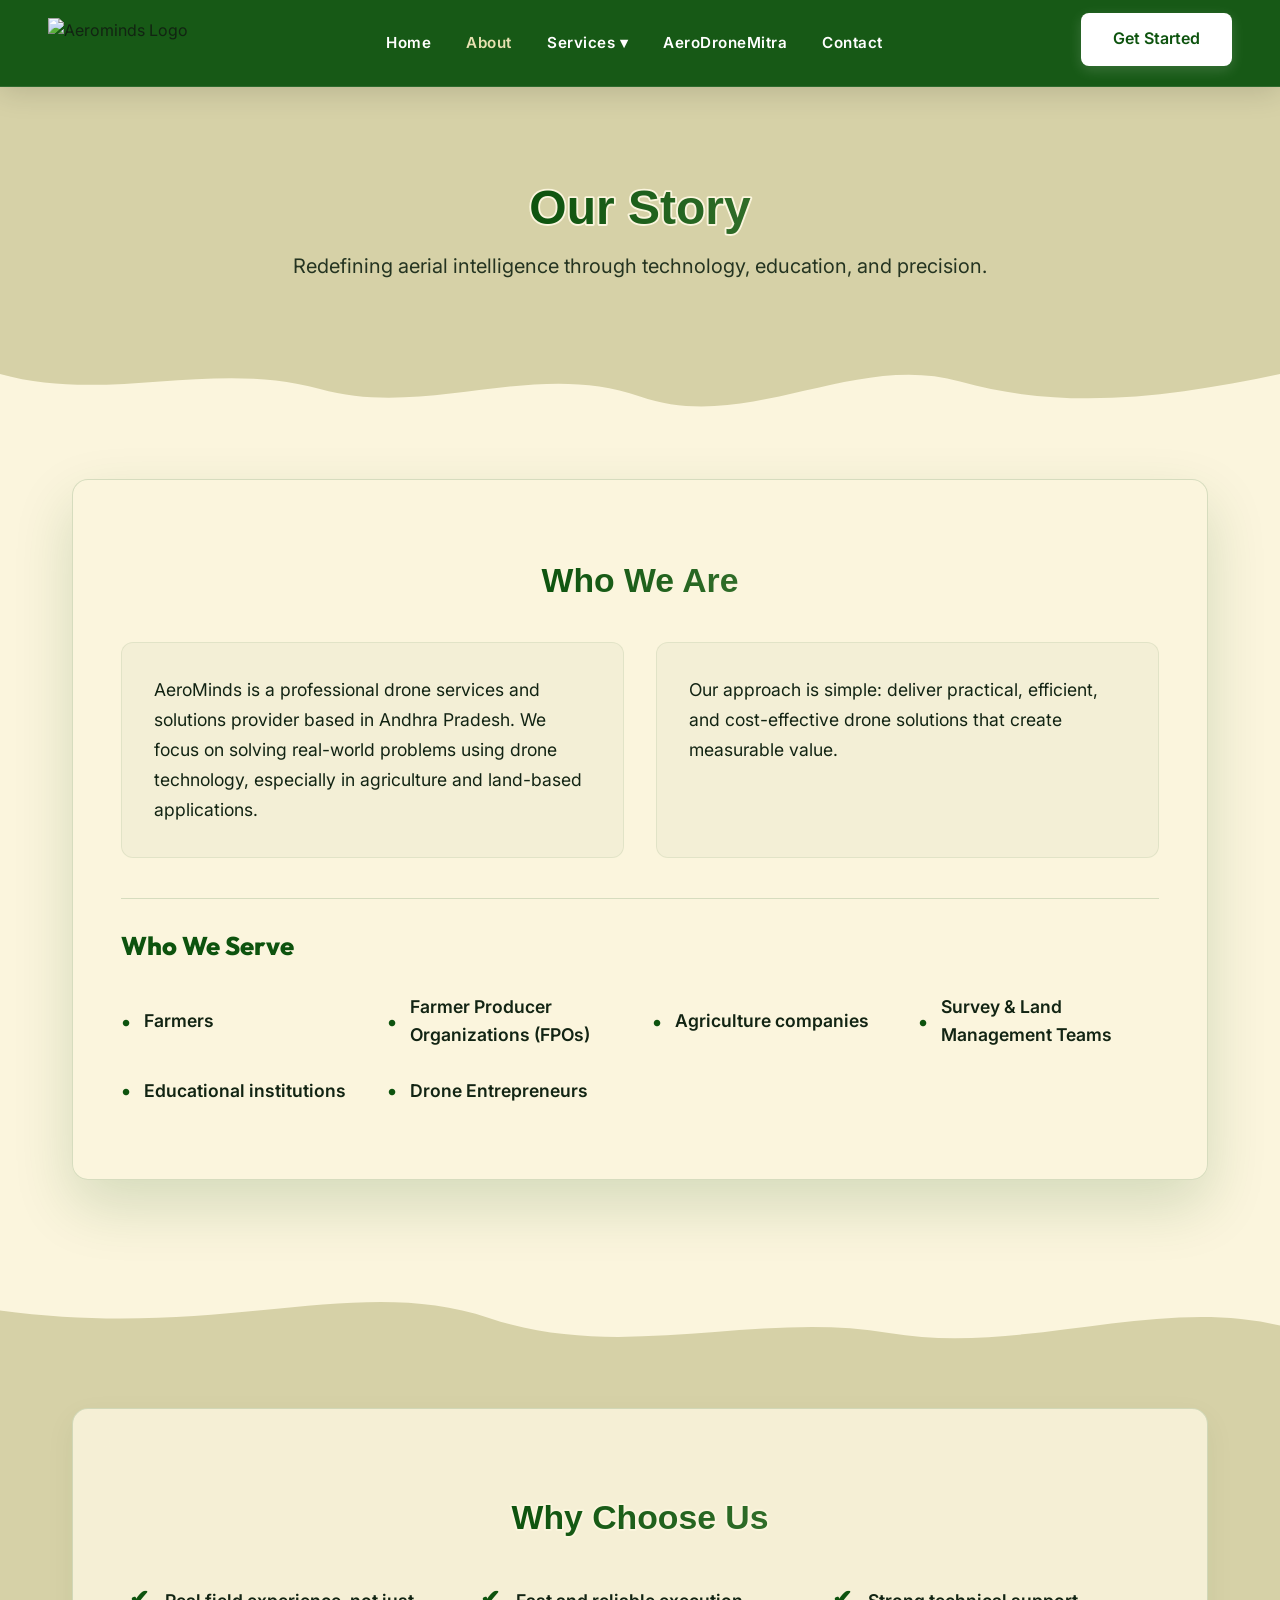
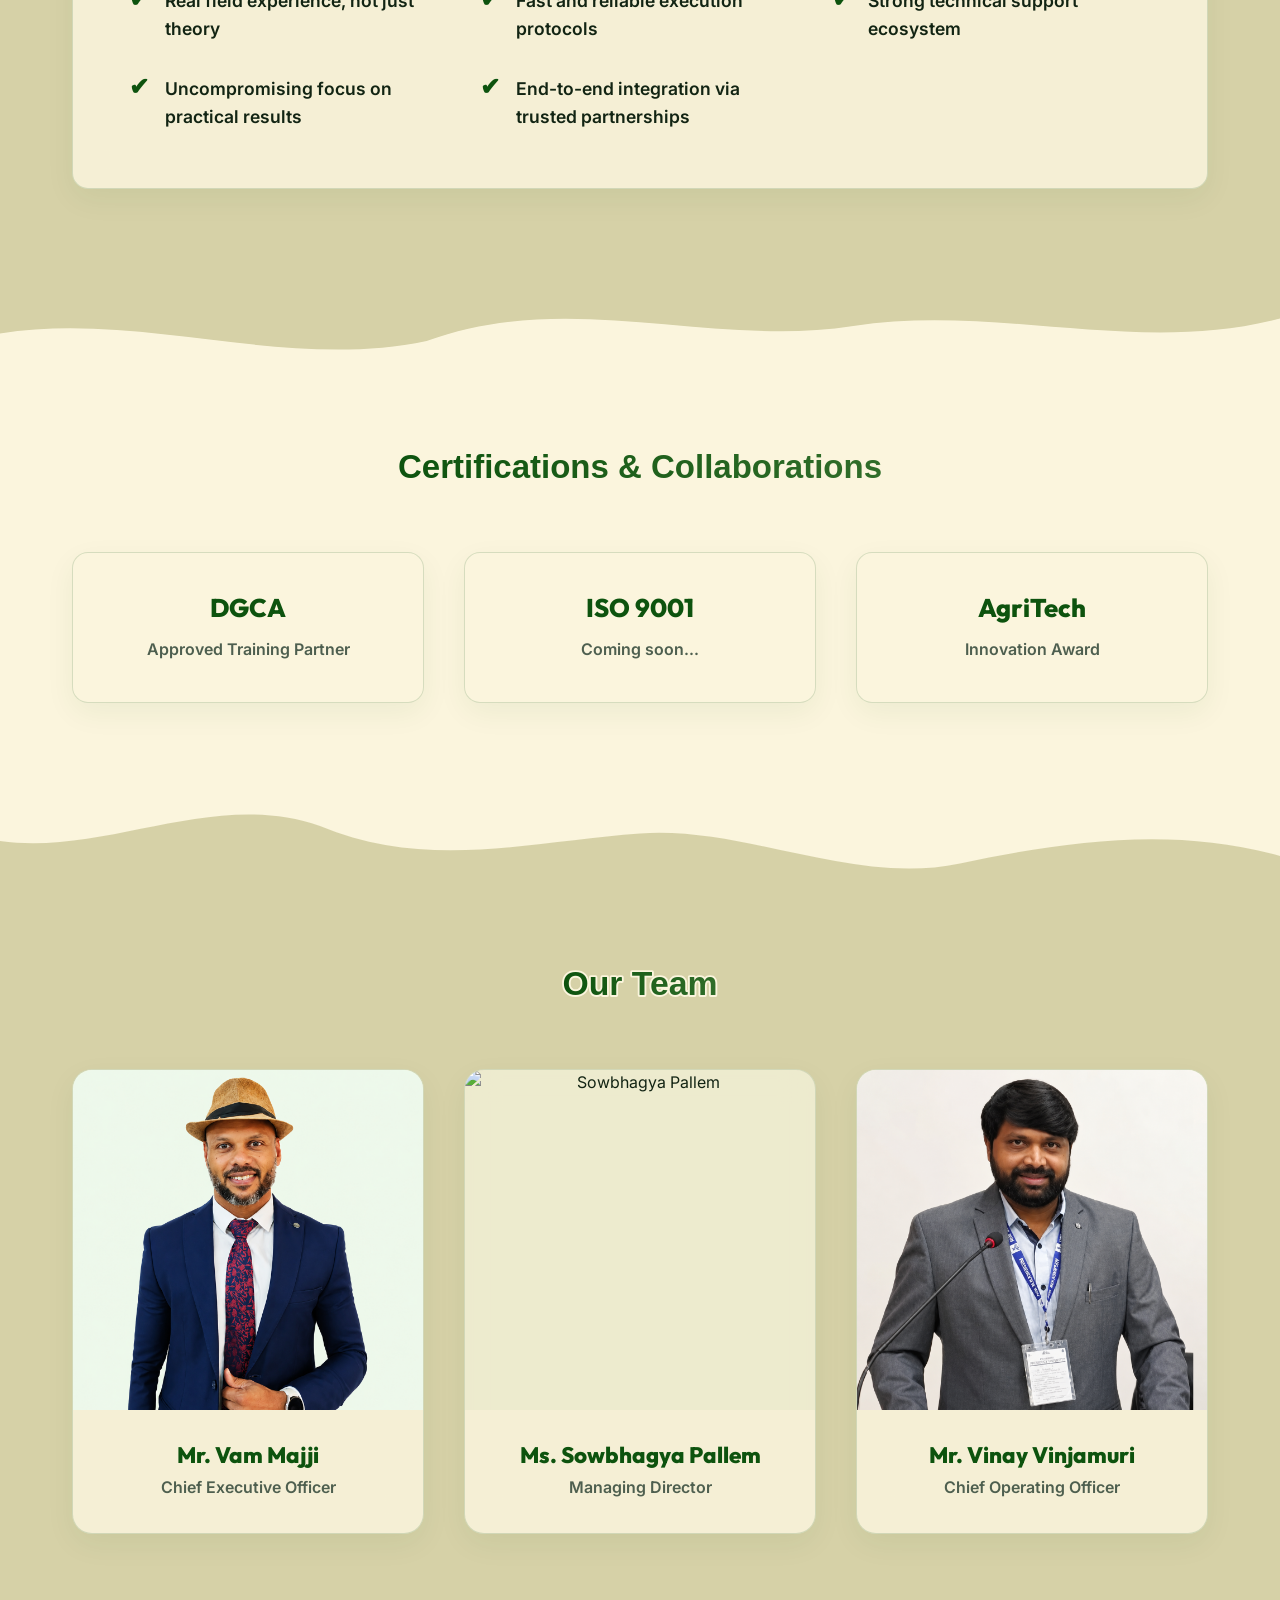
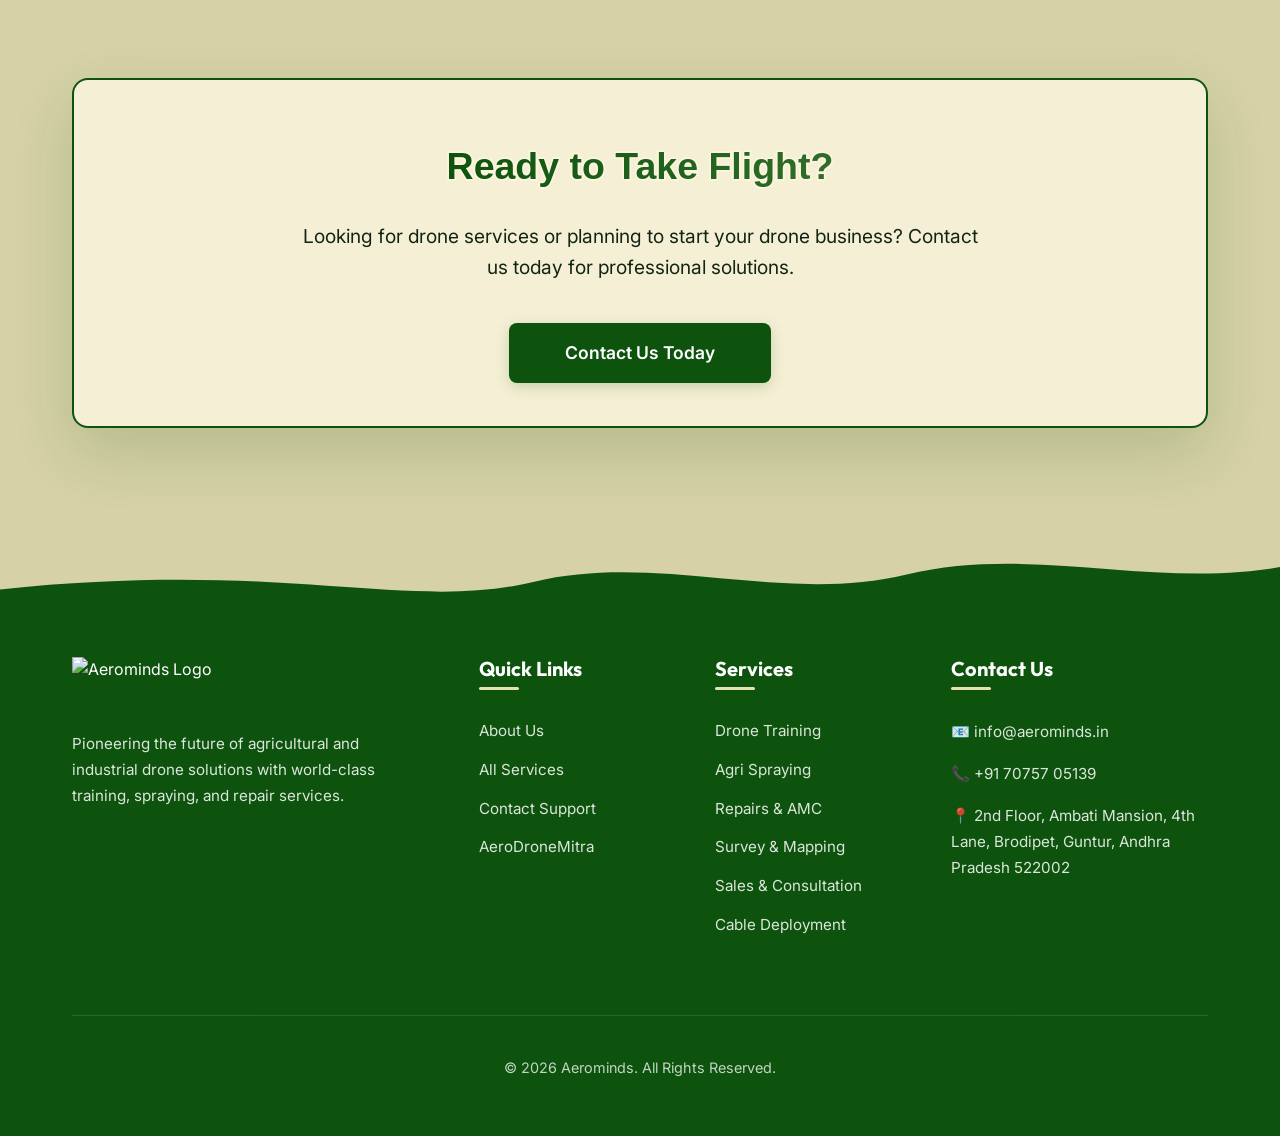
==== commit 98f4f56a: "s" ====
--- a/about.html
+++ b/about.html
@@ -16,7 +16,7 @@
   <!-- Navbar -->
   <nav class="navbar">
     <a href="index.html" class="brand">
-      <img src="assets/images/Logo.png" alt="Aerominds Logo">
+      <img src="assets/images/logo.png" alt="Aerominds Logo">
     </a>
     <div class="nav-links">
       <a href="index.html">Home</a>
@@ -202,14 +202,67 @@
     </div>
   </section>
 
+  <!-- ======================================================= -->
+  <!-- SECTION: OUR TEAM -->
+  <!-- ======================================================= -->
+  <section class="section-alt" style="padding-top: 0;">
+    <!-- Liquid Organic Divider D -->
+    <div class="divider-container">
+      <svg viewBox="0 0 1440 120" xmlns="http://www.w3.org/2000/svg" preserveAspectRatio="none">
+        <path fill="#FBF5DD" d="M0,0 L1440,0 L1440,80 C1320,40 1200,60 1080,90 C960,120 840,40 720,50 C600,60 480,100 360,40 C240,-10 120,80 0,60 Z"></path>
+      </svg>
+    </div>
+    <div class="container text-center" style="padding-top: 3rem; padding-bottom: 6rem;">
+      <svg viewBox="0 0 1200 120" xmlns="http://www.w3.org/2000/svg" style="width:100%; max-width:900px; display:block; margin:0 auto 3rem;">
+        <defs>
+          <linearGradient id="teamGrad" x1="0%" y1="0%" x2="100%" y2="0%">
+            <stop offset="0%" stop-color="#0D530E"/>
+            <stop offset="100%" stop-color="#306D29"/>
+          </linearGradient>
+        </defs>
+        <text x="50%" y="85" text-anchor="middle" font-family="Arial Rounded MT Bold, Arial, sans-serif" font-size="45" font-weight="900" stroke="#FBF5DD" stroke-width="5" stroke-linejoin="round" paint-order="stroke fill" fill="url(#teamGrad)">
+          Our Team
+        </text>
+      </svg>
+      <div class="stats-grid">
+        <!-- Team Member 1: Mr. Vam Majji -->
+        <div class="glass-card text-center scale-pop stagger-1" style="padding: 0; overflow: hidden; border-radius: 20px;">
+          <div style="width: 100%; height: 340px; overflow: hidden; background-color: rgba(13, 83, 14, 0.03);">
+            <img src="assets/images/vam_majji.png" alt="Mr. Vam Majji" style="width: 100%; height: 100%; object-fit: cover; display: block; transition: transform 0.5s ease;" onmouseover="this.style.transform='scale(1.05)'" onmouseout="this.style.transform='scale(1.0)'">
+          </div>
+          <div style="padding: 2rem 1.5rem;">
+            <h3 style="color: var(--primary-dark-green); font-size: 1.4rem; margin-bottom: 0.4rem; font-weight: 800;">Mr. Vam Majji</h3>
+            <p style="font-weight: 600; color: var(--text-muted); margin-bottom: 0;">Chief Executive Officer</p>
+          </div>
+        </div>
+
+        <!-- Team Member 2: Sowbhagya Pallem -->
+        <div class="glass-card text-center scale-pop stagger-2" style="padding: 0; overflow: hidden; border-radius: 20px;">
+          <div style="width: 100%; height: 340px; overflow: hidden; background-color: rgba(13, 83, 14, 0.03);">
+            <img src="assets/images/sowbhagya_pallem.png" alt="Sowbhagya Pallem" style="width: 100%; height: 100%; object-fit: cover; display: block; transition: transform 0.5s ease;" onmouseover="this.style.transform='scale(1.05)'" onmouseout="this.style.transform='scale(1.0)'">
+          </div>
+          <div style="padding: 2rem 1.5rem;">
+            <h3 style="color: var(--primary-dark-green); font-size: 1.4rem; margin-bottom: 0.4rem; font-weight: 800;">Ms. Sowbhagya Pallem</h3>
+            <p style="font-weight: 600; color: var(--text-muted); margin-bottom: 0;">Managing Director</p>
+          </div>
+        </div>
+
+        <!-- Team Member 3: Vinay Vinjamuri -->
+        <div class="glass-card text-center scale-pop stagger-3" style="padding: 0; overflow: hidden; border-radius: 20px;">
+          <div style="width: 100%; height: 340px; overflow: hidden; background-color: rgba(13, 83, 14, 0.03);">
+            <img src="assets/images/vinay_vinjamuri.png" alt="Vinay Vinjamuri" style="width: 100%; height: 100%; object-fit: cover; display: block; transition: transform 0.5s ease;" onmouseover="this.style.transform='scale(1.05)'" onmouseout="this.style.transform='scale(1.0)'">
+          </div>
+          <div style="padding: 2rem 1.5rem;">
+            <h3 style="color: var(--primary-dark-green); font-size: 1.4rem; margin-bottom: 0.4rem; font-weight: 800;">Mr. Vinay Vinjamuri</h3>
+            <p style="font-weight: 600; color: var(--text-muted); margin-bottom: 0;">Chief Operating Officer</p>
+          </div>
+        </div>
+      </div>
+    </div>
+  </section>
+
   <!-- Final CTA Section (Alternate Section Style) -->
   <section class="section-alt">
-    <!-- Liquid Organic Divider D -->
-    <div class="divider-container">
-      <svg viewBox="0 0 1440 120" xmlns="http://www.w3.org/2000/svg" preserveAspectRatio="none">
-        <path fill="#FBF5DD" d="M0,0 L1440,0 L1440,80 C1320,40 1200,60 1080,90 C960,120 840,40 720,50 C600,60 480,100 360,40 C240,-10 120,80 0,60 Z"></path>
-      </svg>
-    </div>
     <div class="container" style="padding-top: 3rem; padding-bottom: 6rem;">
       <div class="glass-card text-center card-expand-glow" style="background: var(--glass-bg); border: 2px solid var(--primary-dark-green);">
         <svg viewBox="0 0 1200 120" xmlns="http://www.w3.org/2000/svg" style="width:100%; max-width:900px; display:block; margin:0 auto;">
@@ -240,7 +293,7 @@
     <div class="container" style="padding-top: 3rem;">
       <div class="footer-grid">
         <div class="footer-col">
-          <img src="assets/images/Logo.png" alt="Aerominds Logo" class="footer-logo">
+          <img src="assets/images/logo.png" alt="Aerominds Logo" class="footer-logo">
           <p>Pioneering the future of agricultural and industrial drone solutions with world-class training, spraying, and repair services.</p>
         </div>
         <div class="footer-col">
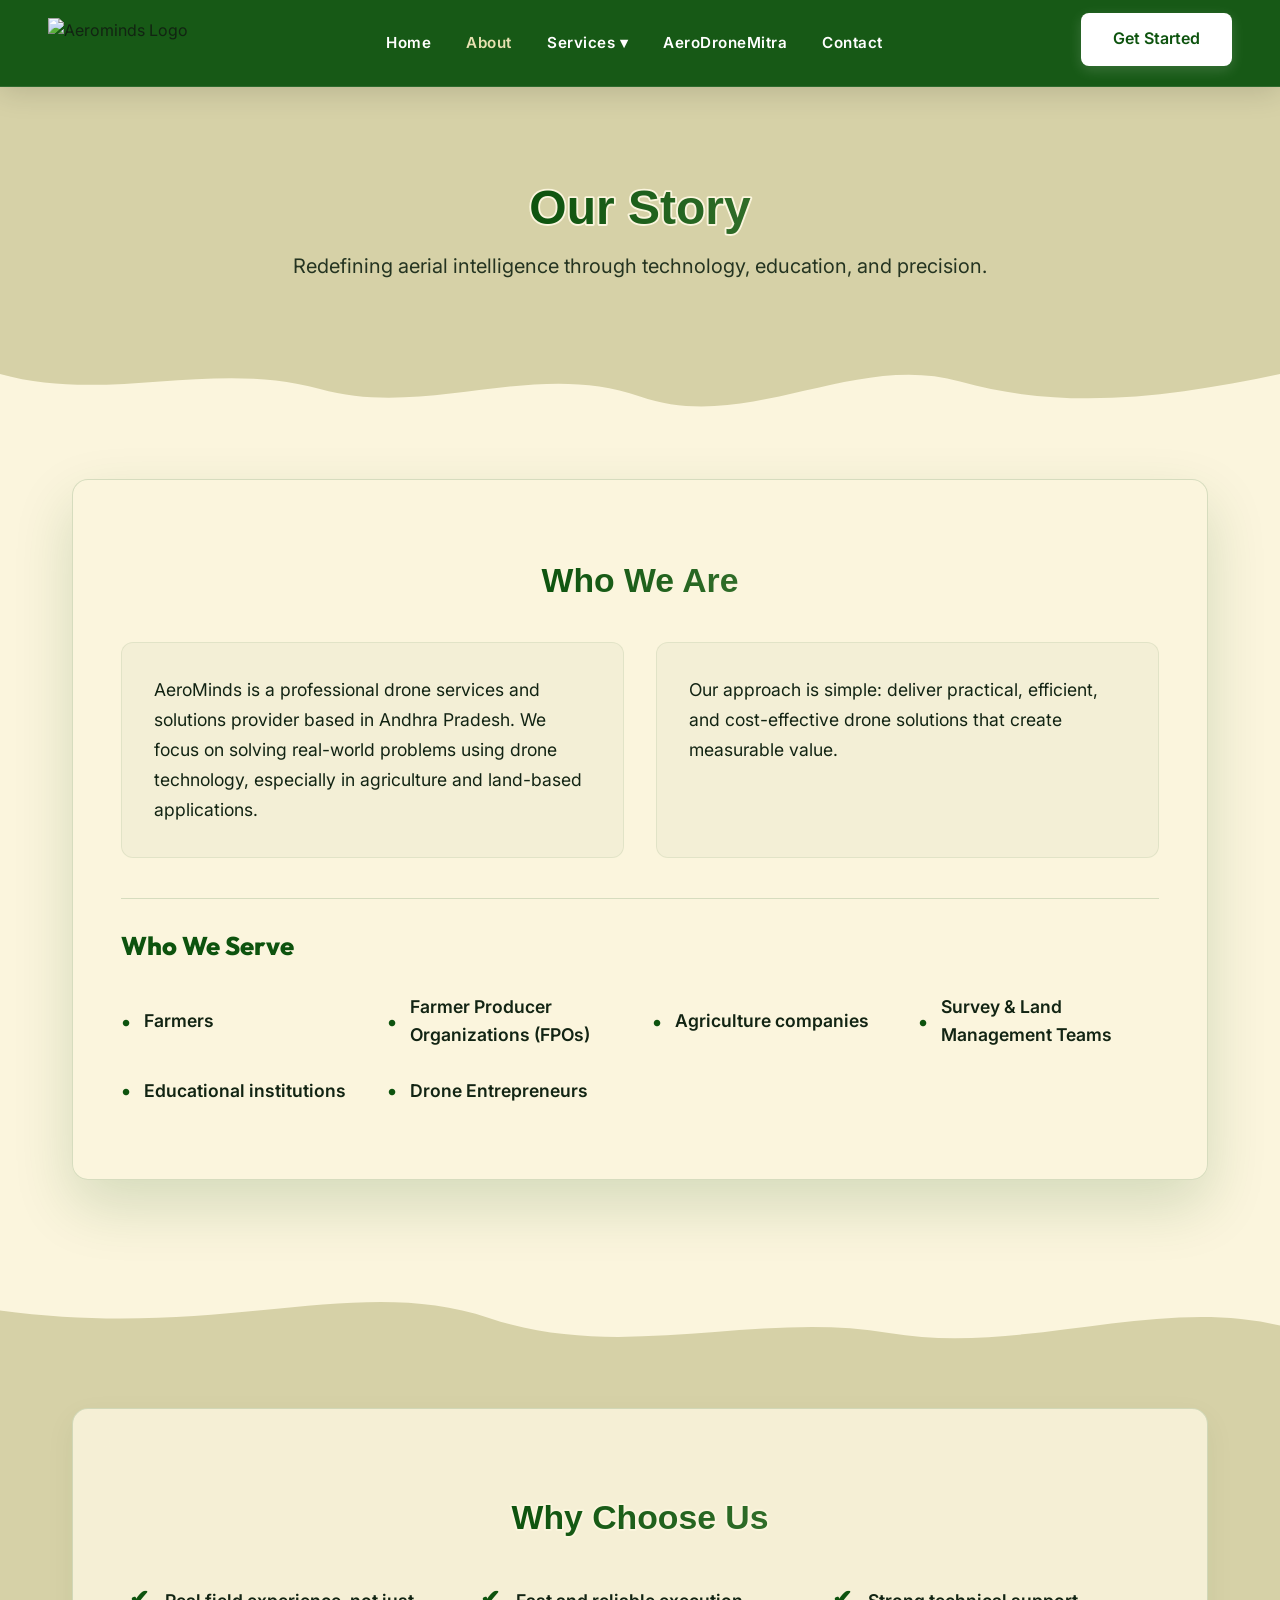
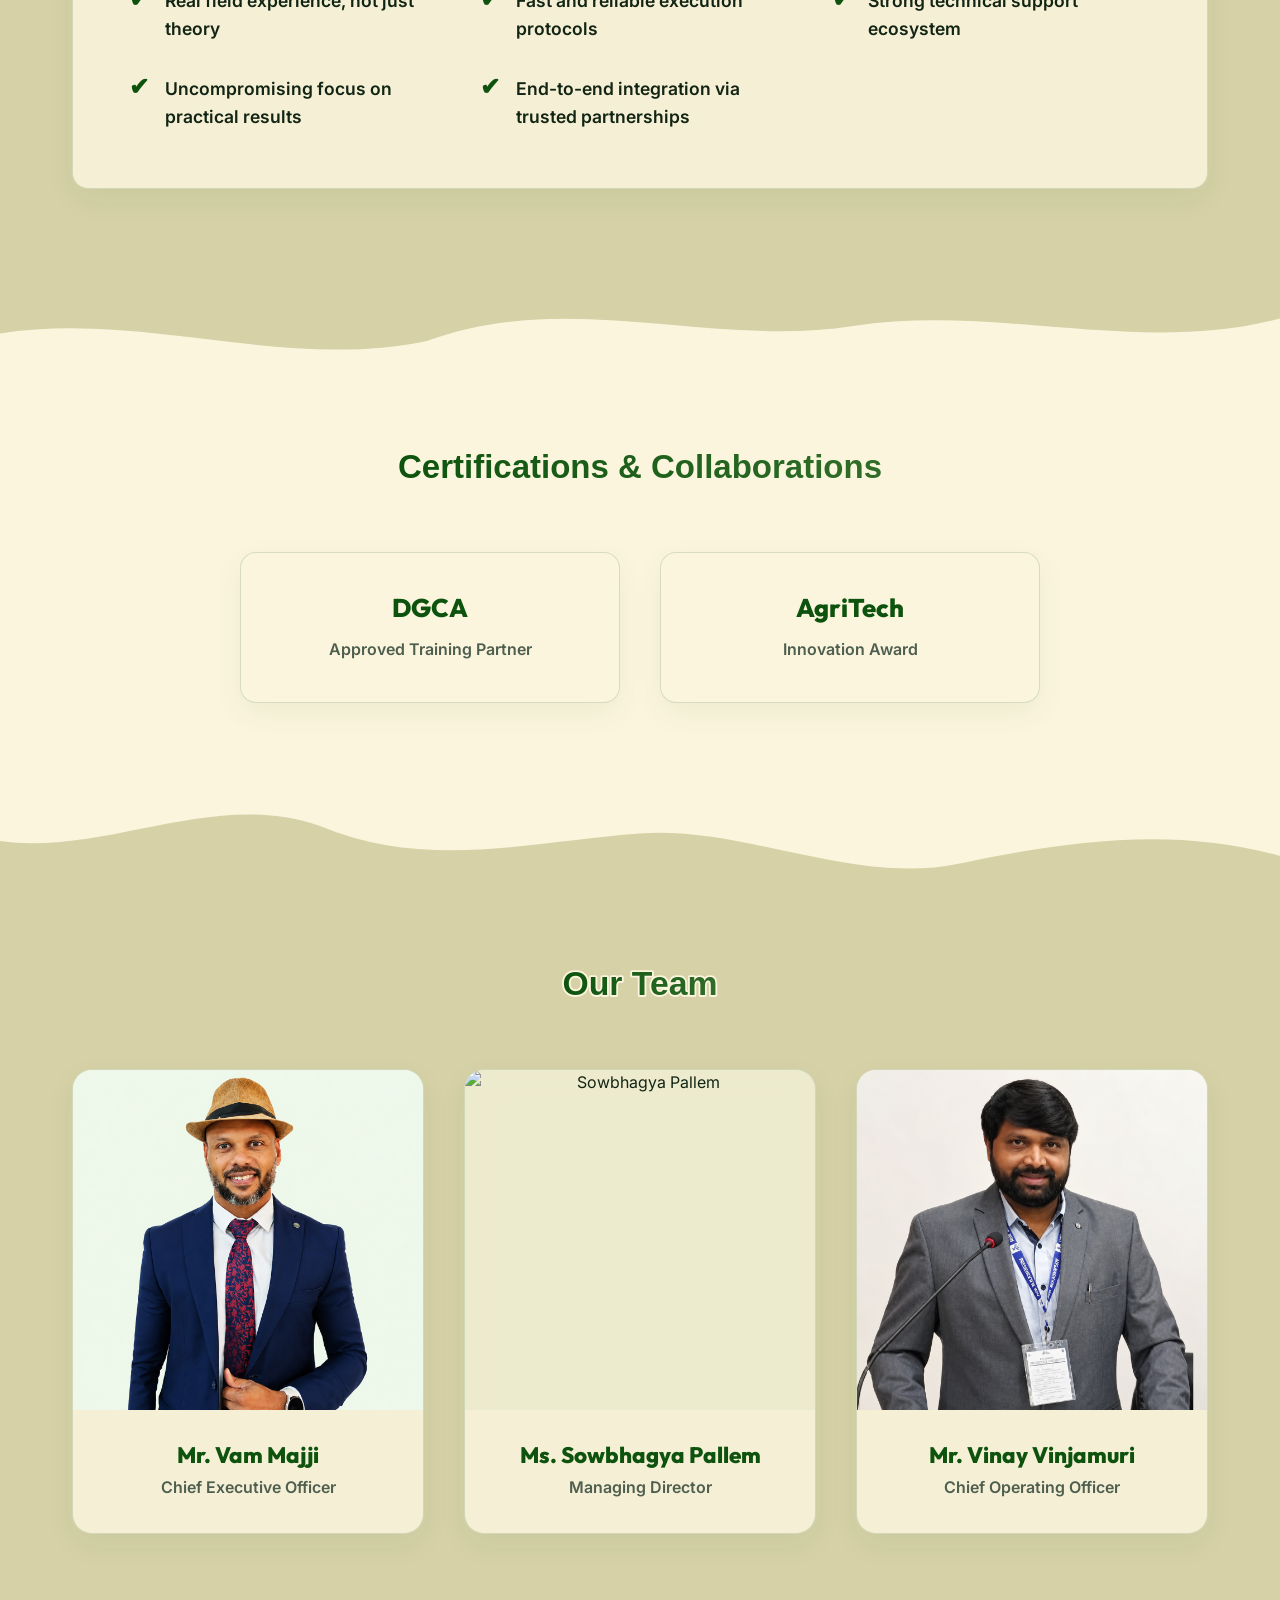
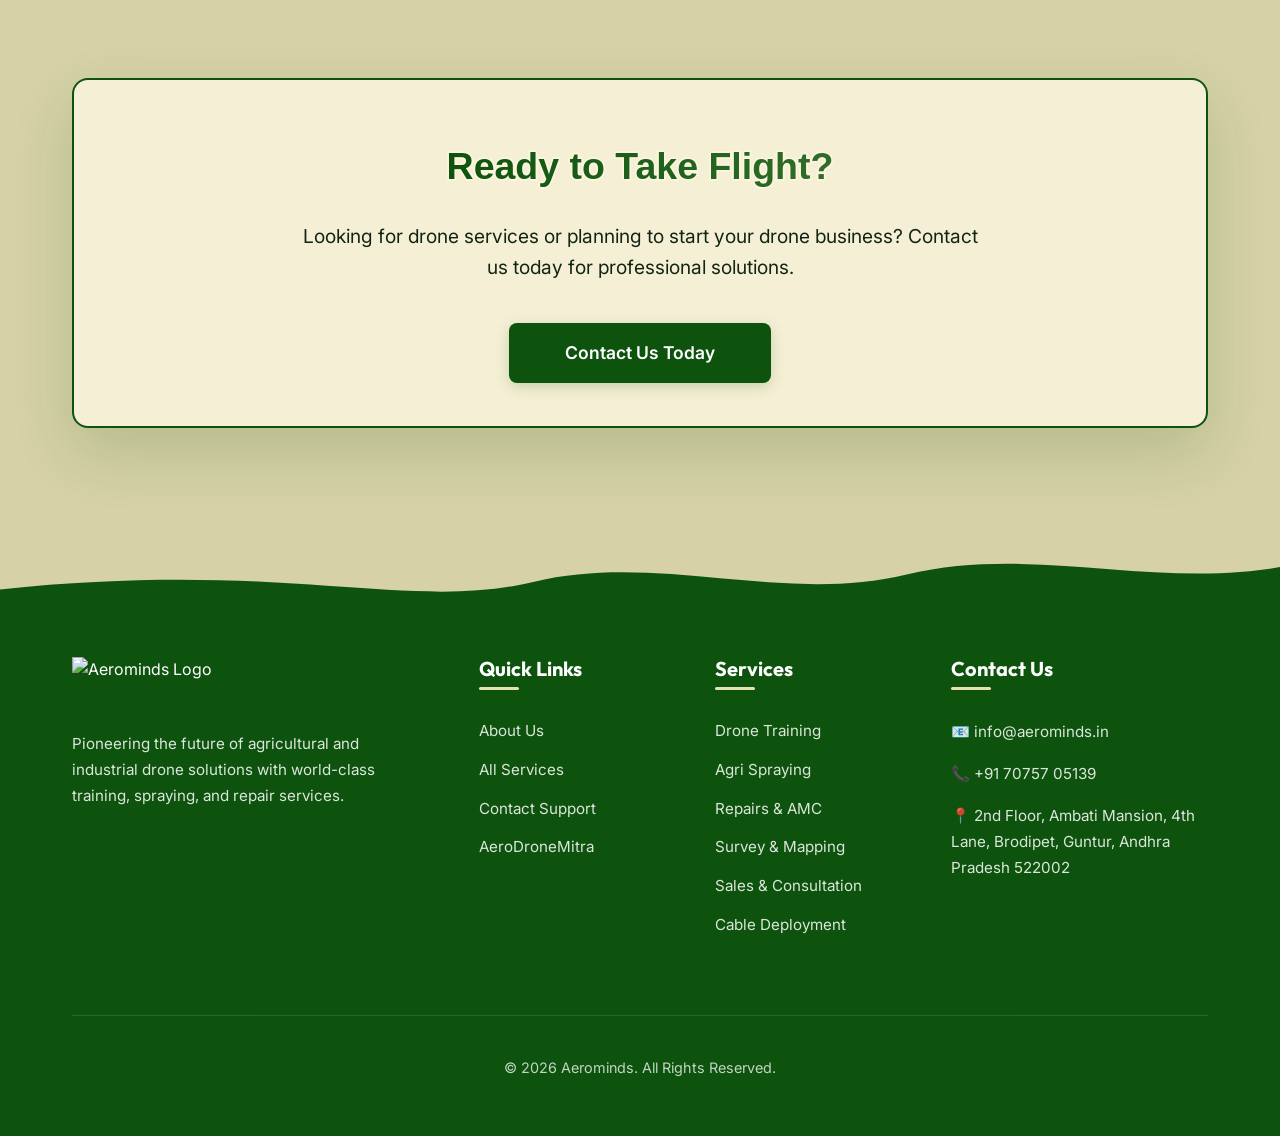
==== commit 310112ff: "about" ====
--- a/about.html
+++ b/about.html
@@ -185,16 +185,12 @@
           Certifications & Collaborations
         </text>
       </svg>
-      <div class="stats-grid">
+      <div class="stats-grid" style="grid-template-columns: repeat(auto-fit, minmax(280px, 1fr)); max-width: 800px; margin: 0 auto; justify-content: center;">
         <div class="glass-card text-center scale-pop stagger-1" style="padding: 2.5rem;">
           <h3 style="color: var(--primary-dark-green); font-size: 1.6rem; margin-bottom: 0.8rem;">DGCA</h3>
           <p style="font-weight: 600; margin-bottom: 0;">Approved Training Partner</p>
         </div>
         <div class="glass-card text-center scale-pop stagger-2" style="padding: 2.5rem;">
-          <h3 style="color: var(--primary-dark-green); font-size: 1.6rem; margin-bottom: 0.8rem;">ISO 9001</h3>
-          <p style="font-weight: 600; margin-bottom: 0;">Coming soon...</p>
-        </div>
-        <div class="glass-card text-center scale-pop stagger-3" style="padding: 2.5rem;">
           <h3 style="color: var(--primary-dark-green); font-size: 1.6rem; margin-bottom: 0.8rem;">AgriTech</h3>
           <p style="font-weight: 600; margin-bottom: 0;">Innovation Award</p>
         </div>
